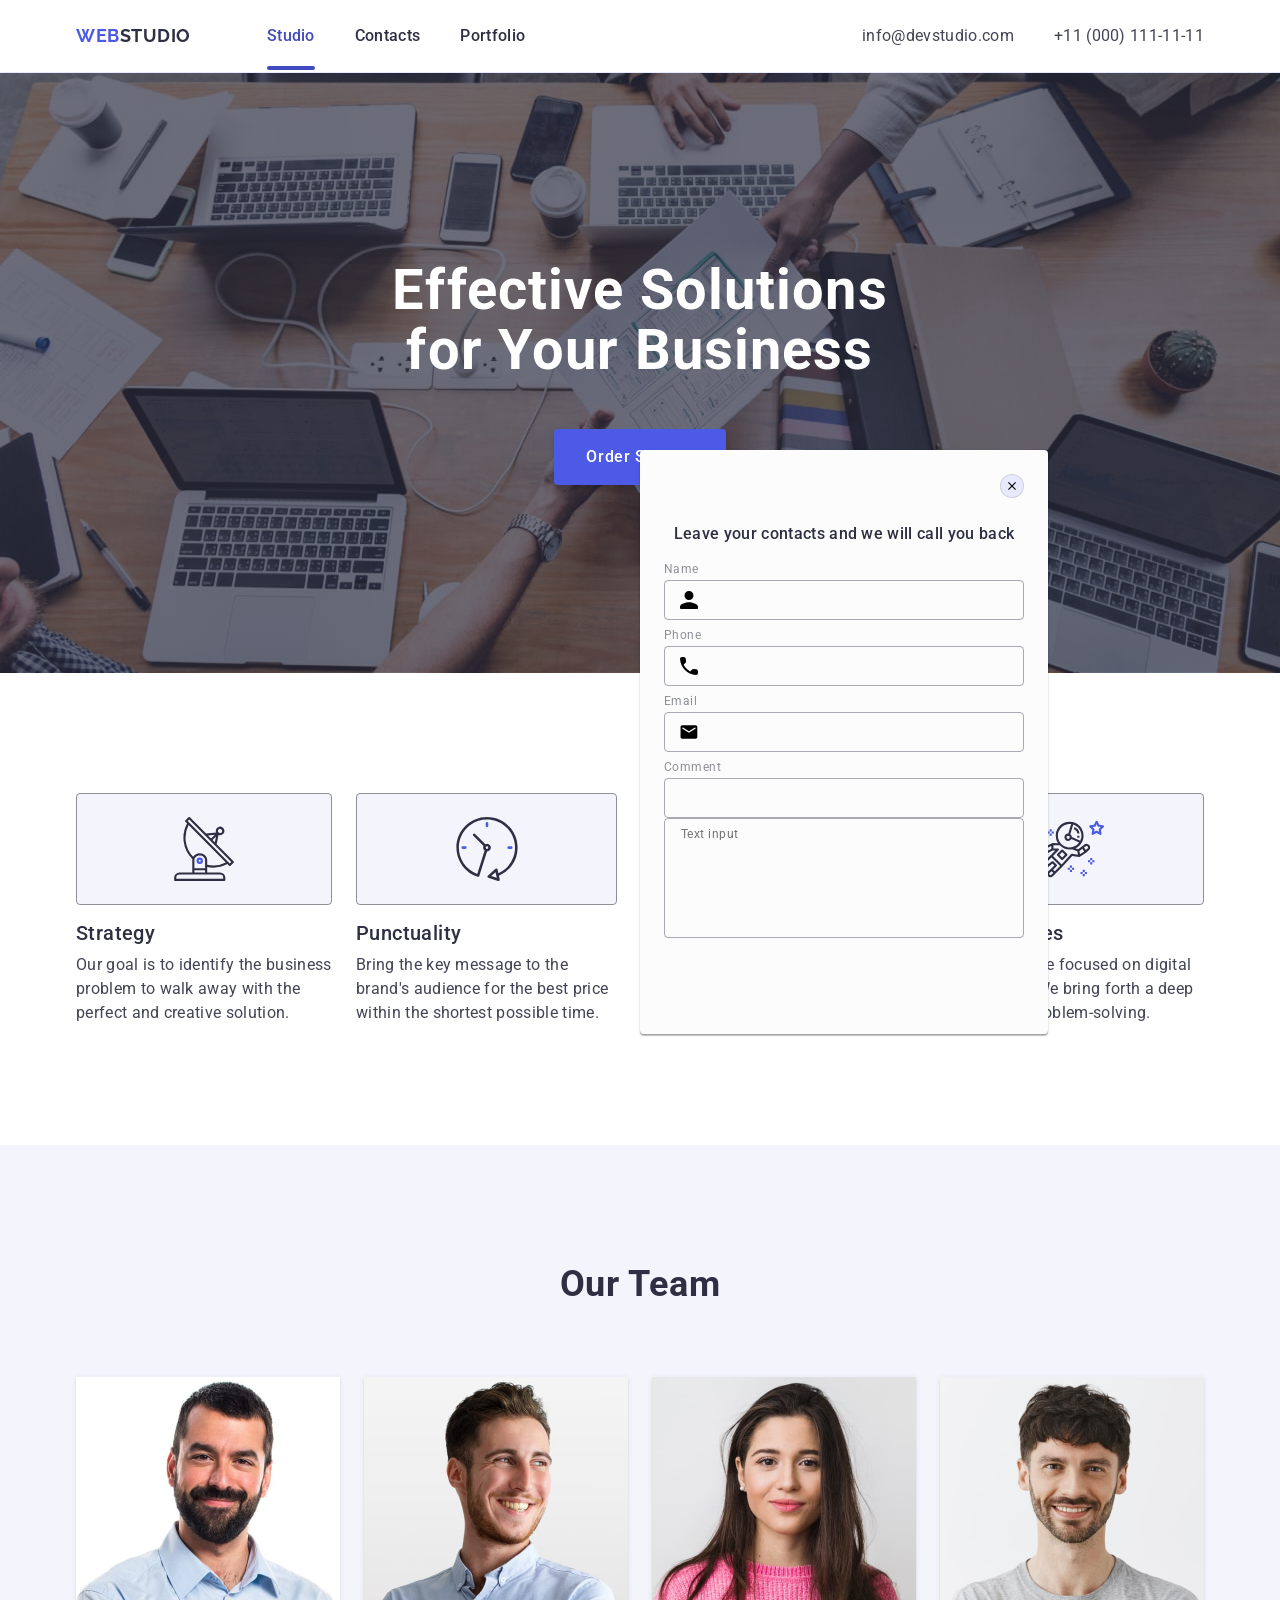
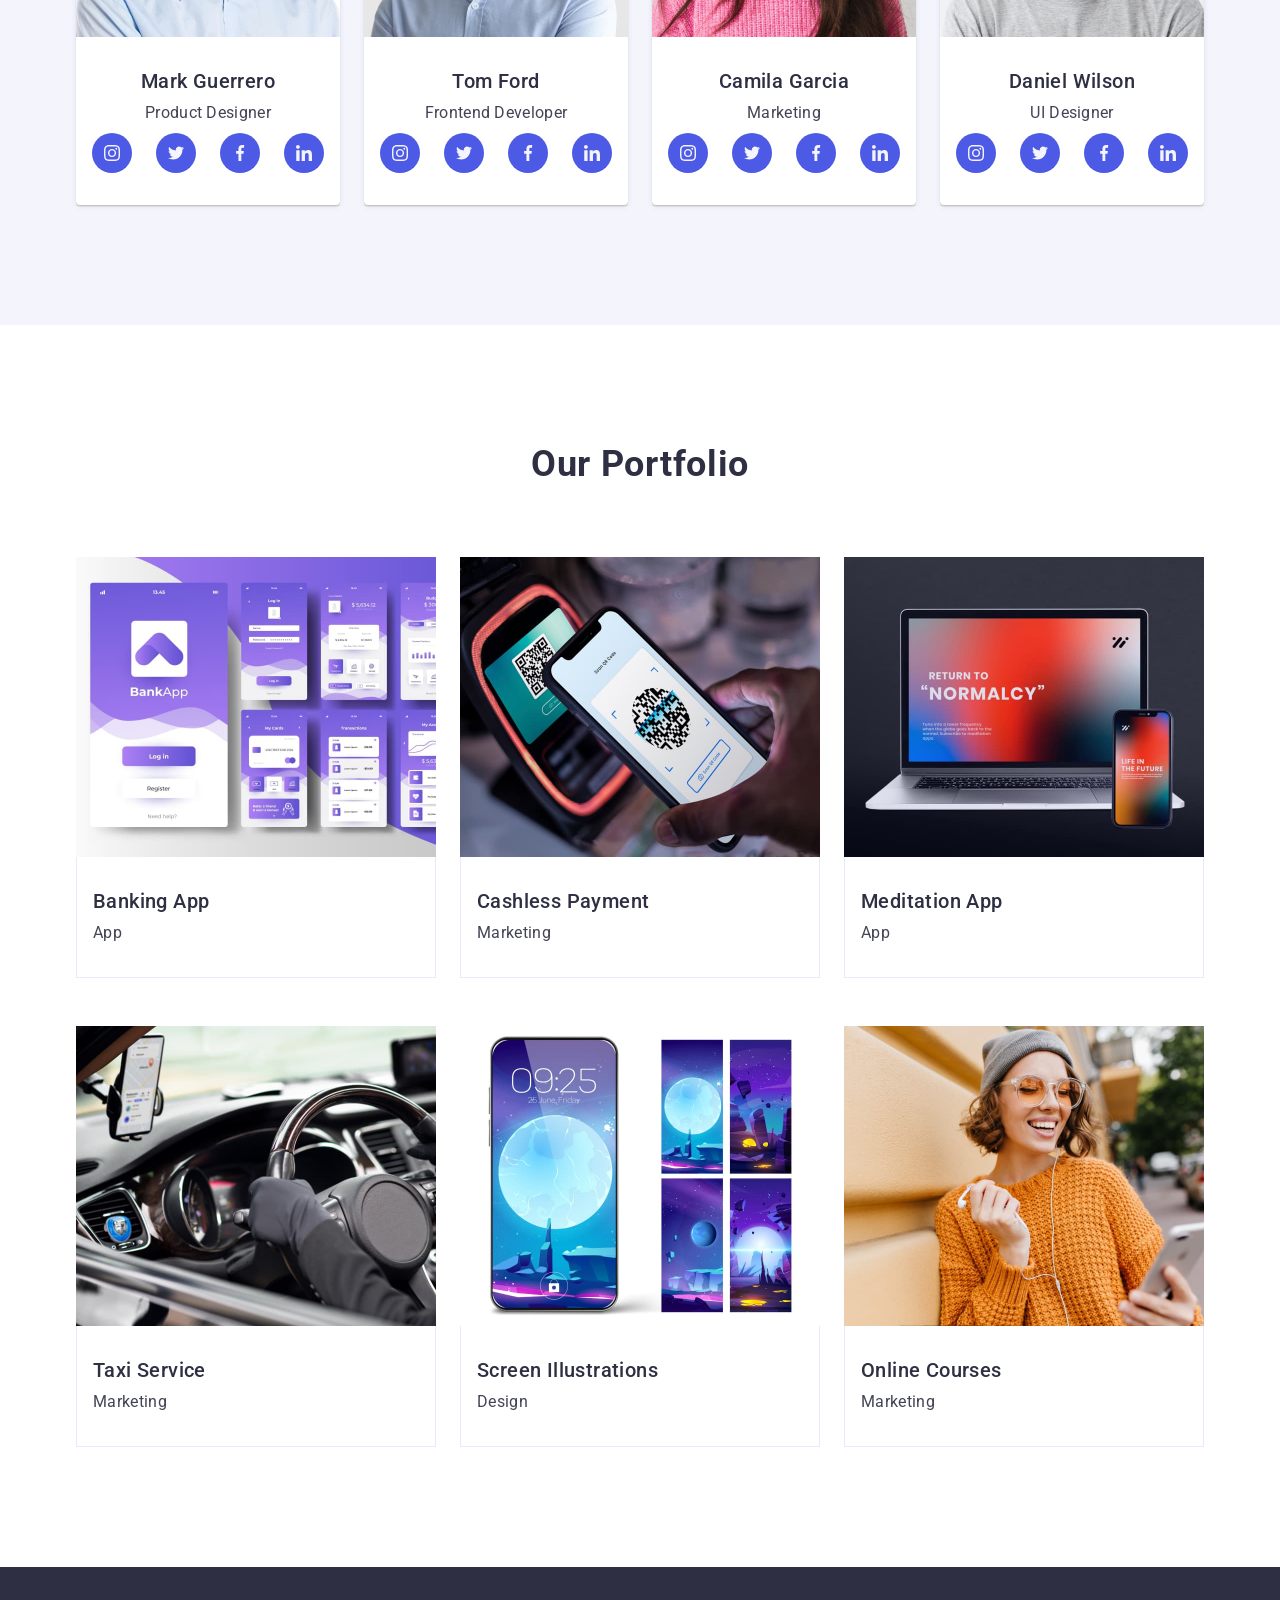
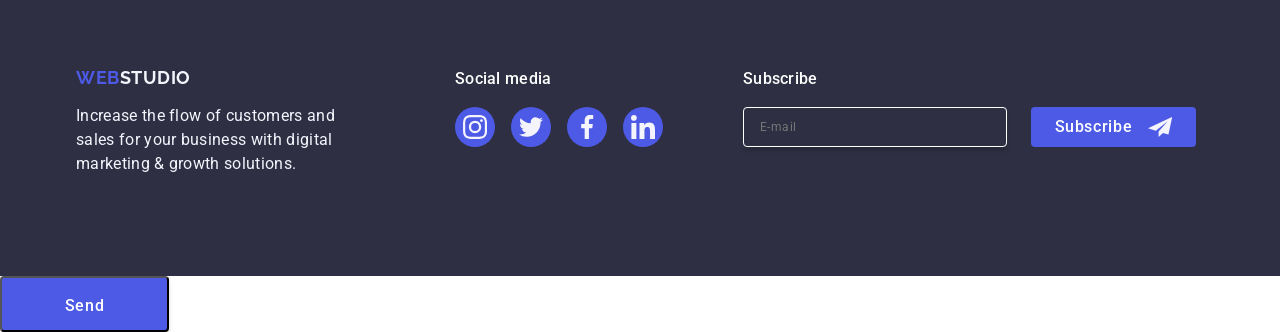
==== index.html @ fed48bab "update" ====
<!DOCTYPE html>
<html lang="en">
  <head>
    <meta charset="UTF-8" />
    <link rel="preconnect" href="https://fonts.googleapis.com" />
    <link rel="preconnect" href="https://fonts.gstatic.com" crossorigin />
    <link
      href="https://fonts.googleapis.com/css2?family=Roboto:wght@400;500;700&display=swap"
      rel="stylesheet"
    />
    <link rel="preconnect" href="https://fonts.googleapis.com" />
    <link rel="preconnect" href="https://fonts.gstatic.com" crossorigin />
    <link
      href="https://fonts.googleapis.com/css2?family=Raleway:ital,wght@0,100..900;1,100..900&family=Roboto:wght@400;500;700&display=swap"
      rel="stylesheet"
    />
    <meta name="viewport" content="width=device-width, initial-scale=1.0" />
    <title>Document</title>
    <link
      rel="stylesheet"
      href="https://cdnjs.cloudflare.com/ajax/libs/modern-normalize/2.0.0/modern-normalize.min.css"
      integrity="sha512-4xo8blKMVCiXpTaLzQSLSw3KFOVPWhm/TRtuPVc4WG6kUgjH6J03IBuG7JZPkcWMxJ5huwaBpOpnwYElP/m6wg=="
      crossorigin="anonymous"
      referrerpolicy="no-referrer"
    />
    <link rel="stylesheet" href="./css/styles.css" />
  </head>
  <body>
    <!-- HEADER -->
    <header class="page-header">
      <div class="container header-container">
        <nav class="nav">
          <a href="./index.html" class="logo"
            >Web<span class="logo-name">Studio</span></a
          >
          <ul class="menu">
            <li class="menu-item">
              <a href="./index.html" class="menu-link current" target="_blank"
                >Studio</a
              >
            </li>
            <li class="menu-item">
              <a href="" class="menu-link" target="_blank">Contacts</a>
            </li>
            <li class="menu-item">
              <a href="" class="menu-link" target="_blank">Portfolio</a>
            </li>
          </ul>
        </nav>
        <address class="address">
          <ul class="address-list">
            <li class="address-item">
              <a href="mailto:info@devstudio.com" class="address-link"
                >info@devstudio.com</a
              >
            </li>
            <li class="address-item">
              <a class="address-link" href="tel:+110001111111"
                >+11 (000) 111-11-11</a
              >
            </li>
          </ul>
        </address>
      </div>
    </header>
    <!-- HERO -->
    <main>
      <section class="hero">
        <div class="container">
          <h1 class="title-hero">Effective Solutions for Your Business</h1>
          <button class="button-hero" type="button">Order Service</button>
        </div>
      </section>

      <!-- VALUES -->
      <section class="values">
        <div class="container">
          <h2 hidden class="visually-hidden">Values</h2>
          <ul class="values-menu">
            <li class="values-item">
              <div class="values-group">
                <svg class="icon-v" width="64" height="64">
                  <use href="./images/icons.svg#icon-Group"></use>
                </svg>
              </div>
              <h3 class="values-title">Strategy</h3>
              <p class="values-text">
                Our goal is to identify the business problem to walk away with
                the perfect and creative solution.
              </p>
            </li>
            <li class="values-item">
              <div class="values-group">
                <svg class="icon-v" width="64" height="64">
                  <use href="./images/icons.svg#icon-clock-1"></use>
                </svg>
              </div>
              <h3 class="values-title">Punctuality</h3>
              <p class="values-text">
                Bring the key message to the brand's audience for the best price
                within the shortest possible time.
              </p>
            </li>
            <li class="values-item">
              <div class="values-group">
                <svg class="icon-v" width="64" height="64">
                  <use href="./images/icons.svg#icon-diagram-1"></use>
                </svg>
              </div>
              <h3 class="values-title">Diligence</h3>
              <p class="values-text">
                Research and confirm brands that present the strongest digital
                growth opportunities and minimize risk.
              </p>
            </li>
            <li class="values-item">
              <div class="values-group">
                <svg class="icon-v" width="64" height="64">
                  <use href="./images/icons.svg#icon-astronaut-1"></use>
                </svg>
              </div>
              <h3 class="values-title">Technologies</h3>
              <p class="values-text">
                Design practice focused on digital experiences. We bring forth a
                deep passion for problem-solving.
              </p>
            </li>
          </ul>
        </div>
      </section>
      <!-- OUR TEAM -->
      <section class="team section">
        <div class="container">
          <h2 class="title-team">Our Team</h2>
          <ul class="team-list">
            <li class="team-item">
              <img
                class="team-img"
                src="./images/Mark.jpg"
                alt="Mark photo"
                width="264"
                height="260"
              />
              <div class="team-np">
                <h3 class="team-name">Mark Guerrero</h3>
                <p class="team-position">Product Designer</p>
                <ul class="soc-list">
                  <li class="soc-list-item">
                    <a href="" class="soc-list-link">
                      <svg class="soc-list-icon" width="16" height="16">
                        <use href="./images/icons.svg#icon-instagram-2"></use>
                      </svg>
                    </a>
                  </li>
                  <li class="soc-list-item">
                    <a href="" class="soc-list-link">
                      <svg class="soc-list-icon" width="16" height="16">
                        <use href="./images/icons.svg#icon-twitter-1"></use>
                      </svg>
                    </a>
                  </li>
                  <li class="soc-list-item">
                    <a href="" class="soc-list-link">
                      <svg class="soc-list-icon" width="16" height="16">
                        <use href="./images/icons.svg#icon-facebook-1"></use>
                      </svg>
                    </a>
                  </li>
                  <li class="soc-list-item">
                    <a href="" class="soc-list-link">
                      <svg class="soc-list-icon" width="16" height="16">
                        <use href="./images/icons.svg#icon-linkedin-1"></use>
                      </svg>
                    </a>
                  </li>
                </ul>
              </div>
            </li>
            <li class="team-item">
              <img
                class="team-img"
                src="./images/Tom.jpg"
                alt="Tom photo"
                width="264"
                height="260"
              />
              <div class="team-np">
                <h3 class="team-name">Tom Ford</h3>
                <p class="team-position">Frontend Developer</p>
                <ul class="soc-list">
                  <li class="soc-list-item">
                    <a href="" class="soc-list-link">
                      <svg class="soc-list-icon" width="16" height="16">
                        <use href="./images/icons.svg#icon-instagram-2"></use>
                      </svg>
                    </a>
                  </li>
                  <li class="soc-list-item">
                    <a href="" class="soc-list-link">
                      <svg class="soc-list-icon" width="16" height="16">
                        <use href="./images/icons.svg#icon-twitter-1"></use>
                      </svg>
                    </a>
                  </li>
                  <li class="soc-list-item">
                    <a href="" class="soc-list-link">
                      <svg class="soc-list-icon" width="16" height="16">
                        <use href="./images/icons.svg#icon-facebook-1"></use>
                      </svg>
                    </a>
                  </li>
                  <li class="soc-list-item">
                    <a href="" class="soc-list-link">
                      <svg class="soc-list-icon" width="16" height="16">
                        <use href="./images/icons.svg#icon-linkedin-1"></use>
                      </svg>
                    </a>
                  </li>
                </ul>
              </div>
            </li>

            <li class="team-item">
              <img
                class="team-img"
                src="./images/Camila.jpg"
                alt="Camila photo"
                width="264"
                height="260"
              />
              <div class="team-np">
                <h3 class="team-name">Camila Garcia</h3>
                <p class="team-position">Marketing</p>
                <ul class="soc-list">
                  <li class="soc-list-item">
                    <a href="" class="soc-list-link">
                      <svg class="soc-list-icon" width="16" height="16">
                        <use href="./images/icons.svg#icon-instagram-2"></use>
                      </svg>
                    </a>
                  </li>
                  <li class="soc-list-item">
                    <a href="" class="soc-list-link">
                      <svg class="soc-list-icon" width="16" height="16">
                        <use href="./images/icons.svg#icon-twitter-1"></use>
                      </svg>
                    </a>
                  </li>
                  <li class="soc-list-item">
                    <a href="" class="soc-list-link">
                      <svg class="soc-list-icon" width="16" height="16">
                        <use href="./images/icons.svg#icon-facebook-1"></use>
                      </svg>
                    </a>
                  </li>
                  <li class="soc-list-item">
                    <a href="" class="soc-list-link">
                      <svg class="soc-list-icon" width="16" height="16">
                        <use href="./images/icons.svg#icon-linkedin-1"></use>
                      </svg>
                    </a>
                  </li>
                </ul>
              </div>
            </li>
            <li class="team-item">
              <img
                class="team-img"
                src="./images/Daniel.jpg"
                alt="Daniel photo"
                width="264"
                height="260"
              />
              <div class="team-np">
                <h3 class="team-name">Daniel Wilson</h3>
                <p class="team-position">UI Designer</p>
                <ul class="soc-list">
                  <li class="soc-list-item">
                    <a href="" class="soc-list-link">
                      <svg class="soc-list-icon" width="16" height="16">
                        <use href="./images/icons.svg#icon-instagram-2"></use>
                      </svg>
                    </a>
                  </li>
                  <li class="soc-list-item">
                    <a href="" class="soc-list-link">
                      <svg class="soc-list-icon" width="16" height="16">
                        <use href="./images/icons.svg#icon-twitter-1"></use>
                      </svg>
                    </a>
                  </li>
                  <li class="soc-list-item">
                    <a href="" class="soc-list-link">
                      <svg class="soc-list-icon" width="16" height="16">
                        <use href="./images/icons.svg#icon-facebook-1"></use>
                      </svg>
                    </a>
                  </li>
                  <li class="soc-list-item">
                    <a href="" class="soc-list-link">
                      <svg class="soc-list-icon" width="16" height="16">
                        <use href="./images/icons.svg#icon-linkedin-1"></use>
                      </svg>
                    </a>
                  </li>
                </ul>
              </div>
            </li>
          </ul>
        </div>
      </section>
      <!-- OUR PORTFOLIO -->
      <section class="partfolio section">
        <div class="container">
          <h2 class="portfolio-title">Our Portfolio</h2>
          <ul class="portfolio-list">
            <li class="portfolio-item">
              <div class="overlay-size">
                <img src="./images/Bank.jpg" alt="Banking App" width="360" />
                <p class="overlay">
                  14 Stylish and User-Friendly App Design Concepts · Task
                  Manager App · Calorie Tracker App · Exotic Fruit Ecommerce App
                  · Cloud Storage App
                </p>
              </div>
              <div class="portfolio-st">
                <h3 class="portfolio-subtitle">Banking App</h3>
                <p class="portfolio-text">App</p>
              </div>
            </li>
            <li class="portfolio-item">
              <div class="overlay-size">
                <img src="./images/Cash.jpg" alt="Mobile phone" width="360" />
                <p class="overlay">
                  14 Stylish and User-Friendly App Design Concepts · Task
                  Manager App · Calorie Tracker App · Exotic Fruit Ecommerce App
                  · Cloud Storage App
                </p>
              </div>
              <div class="portfolio-st">
                <h3 class="portfolio-subtitle">Cashless Payment</h3>
                <p class="portfolio-text">Marketing</p>
              </div>
            </li>

            <li class="portfolio-item">
              <div class="overlay-size">
                <img src="./images/Meditation.jpg" alt="Laptop" width="360" />
                <p class="overlay">
                  14 Stylish and User-Friendly App Design Concepts · Task
                  Manager App · Calorie Tracker App · Exotic Fruit Ecommerce App
                  · Cloud Storage App
                </p>
              </div>
              <div class="portfolio-st">
                <h3 class="portfolio-subtitle">Meditation App</h3>
                <p class="portfolio-text">App</p>
              </div>
            </li>

            <li class="portfolio-item">
              <div class="overlay-size">
                <img src="./images/Taxi.jpg" alt="Car" width="360" />
                <p class="overlay">
                  14 Stylish and User-Friendly App Design Concepts · Task
                  Manager App · Calorie Tracker App · Exotic Fruit Ecommerce App
                  · Cloud Storage App
                </p>
              </div>
              <div class="portfolio-st">
                <h3 class="portfolio-subtitle">Taxi Service</h3>
                <p class="portfolio-text">Marketing</p>
              </div>
            </li>
            <li class="portfolio-item">
              <div class="overlay-size">
                <img
                  src="./images/Screen.jpg"
                  alt="Devided screen"
                  width="360"
                />
                <p class="overlay">
                  14 Stylish and User-Friendly App Design Concepts · Task
                  Manager App · Calorie Tracker App · Exotic Fruit Ecommerce App
                  · Cloud Storage App
                </p>
              </div>
              <div class="portfolio-st">
                <h3 class="portfolio-subtitle">Screen Illustrations</h3>
                <p class="portfolio-text">Design</p>
              </div>
            </li>
            <li class="portfolio-item">
              <div class="overlay-size">
                <img src="./images/Courses.jpg" alt="Girl" width="360" />
                <p class="overlay">
                  14 Stylish and User-Friendly App Design Concepts · Task
                  Manager App · Calorie Tracker App · Exotic Fruit Ecommerce App
                  · Cloud Storage App
                </p>
              </div>
              <div class="portfolio-st">
                <h3 class="portfolio-subtitle">Online Courses</h3>
                <p class="portfolio-text">Marketing</p>
              </div>
            </li>
          </ul>
        </div>
      </section>
    </main>
    <!-- FOOTER -->
    <footer class="footer">
      <div class="soc-foot-general container">
        <div class="soc-foot-item">
          <a href="./index.html" class="logo-down"
            >Web<span class="logo-footer">Studio</span></a
          >
          <p class="footer-text">
            Increase the flow of customers and <br />
            sales for your business with digital<br />
            marketing & growth solutions.
          </p>
        </div>
        <div class="soc-foot-soc">
          <p class="soc-footer">Social media</p>
          <ul class="soc-list-foot">
            <li class="soc-list-item">
              <a href="" class="soc-list-link-f">
                <svg class="soc-list-icon" width="24" height="24">
                  <use href="./images/icons.svg#icon-instagram-2"></use>
                </svg>
              </a>
            </li>
            <li class="soc-list-item">
              <a href="" class="soc-list-link-f">
                <svg class="soc-list-icon" width="24" height="24">
                  <use href="./images/icons.svg#icon-twitter-1"></use>
                </svg>
              </a>
            </li>
            <li class="soc-list-item">
              <a href="" class="soc-list-link-f">
                <svg class="soc-list-icon" width="24" height="24">
                  <use href="./images/icons.svg#icon-facebook-1"></use>
                </svg>
              </a>
            </li>
            <li class="soc-list-item">
              <a href="" class="soc-list-link-f">
                <svg class="soc-list-icon" width="24" height="24">
                  <use href="./images/icons.svg#icon-linkedin-1"></use>
                </svg>
              </a>
            </li>
          </ul>
        </div>
        <div class="fot-subscribe">
          <p class="soc-footer">Subscribe</p>
          <form class="fot-form">
            <label class="fot-lab"
              ><input
                class="fot-mail"
                type="email"
                name="mail"
                placeholder="E-mail"
            /></label>
            <button class="btn-s" type="submit">
              Subscribe<svg class="soc-list-icon-fot" width="24" height="24">
                <use href="./images/icons.svg#telegram"></use>
              </svg>
            </button>
          </form>
        </div>
      </div>
    </footer>
    <!-- ======================== OVERLAY===================================== -->
    <div class="modal-overlay">
      <div class="modal">
        <button class="btn-close" type="button">
          <svg class="btn-close-img" width="8" height="8">
            <use href="./images/icons.svg#icon-x"></use>
          </svg>
        </button>
        <p class="modal-title">Leave your contacts and we will call you back</p>
        <form class="modal-form" name="modal-box">
          <div class="modal-item">
            <label class="modal-line" for="user-name">Name</label>
            <div class="name-ic">
              <input
                class="modal-n"
                type="text"
                name="user-name"
                id="user-name"
              /><svg class="icon-modal" width="18" height="24">
                <use href="./images/icons.svg#icon-name"></use>
              </svg>
            </div>
          </div>
          <div class="modal-item">
            <label class="modal-line" for="user-name">Phone</label>
            <div class="name-ic">
              <input
                class="modal-n"
                type="text"
                name="user-name"
                id="user-name"
              /><svg class="icon-modal" width="18" height="24">
                <use href="./images/icons.svg#icon-tel"></use>
              </svg>
            </div>
          </div>
          <div class="modal-item">
            <label class="modal-line" for="user-name">Email</label>
            <div class="name-ic">
              <input
                class="modal-n"
                type="text"
                name="user-name"
                id="user-name"
              /><svg class="icon-modal" width="18" height="24">
                <use href="./images/icons.svg#icon-email"></use>
              </svg>
            </div>
            </div>
            <div class="modal-item-com">
              <label class="modal-line" for="user-comment">Comment</label>
                <input
                  class="modal-n"
                  type="text"
                  name="user-name"
                  id="user-name"/>
            <textarea class="comment" id="user-comment" name="user-comment" placeholder="Text input"></textarea>
              </div>
              <div>
                <label></label>
              </div>
            </div>
          </div>
        </form>
        <button class="btn-modal" type="button">Send</button>
      </div>
    </div>
  </body>
</html>
---- css/styles.css ----
body {
  font-family: "Roboto", sans-serif;
  color: #434455;
  background-color: #ffffff;
}
h1,
h2,
h3,
h4,
h5,
h6,
p {
  margin: 0;
}

ol,
ul {
  list-style: none;
  margin: 0;
  padding-left: 0;
}
img {
  display: block;
  max-width: 100%;
   height: auto;
}
a {
  text-decoration: none;
}
.section {
  padding-top: 120px;
  padding-bottom: 120px;
}
/* ------------------------------------------------------
======================================================= */
/* HEADER */

.container {
  max-width: 1158px;
  padding: 0 15px;
  margin: 0 auto;
}

.menu {
  display: flex;
  align-items: center;
}
.header-container {
  display: flex;
  justify-content: space-between;
  align-items: center;
}
.nav {
  display: flex;
  align-items: center;
}

.page-header {
   border-bottom: 1px solid #e7e9fc;
   box-shadow: 0 1px 6px 0 rgba(46, 47, 66, 0.08), 0 1px 1px 0 rgba(46, 47, 66, 0.16), 0 2px 1px 0 rgba(46, 47, 66, 0.08);
}

.logo {
  font-family: "Raleway", sans-serif;
  font-size: 18px;
  font-weight: 700;
  line-height: 1.17;
  letter-spacing: 0.03em;
  text-transform: uppercase;
  color: #4d5ae5;
  margin-right: 76px;
}

.logo-name {
  font-family: "Raleway", sans-serif;
  font-size: 18px;
  font-weight: 700;
  line-height: 1.333;
  letter-spacing: 0.03em;
  text-transform: uppercase;
  color: #2e2f42;
}
.menu-item{
    padding-bottom: 24px;
      padding-top: 24px;
   
}
.menu-link {
  font-size: 16px;
  font-weight: 500;
  line-height: 1.5;
  letter-spacing: 0.02em;
  color: #2e2f42;
  padding-top: 24px;
  padding-bottom: 24px;
  transition: color 250ms cubic-bezier(0.4, 0, 0.2, 1);
   
   
}
.menu-item:not(:last-child) {
  margin-right: 40px;
}
.current{
position: relative;
color: #404bbf;
}

.current::after{
   position: absolute;
  content: '';
  border-radius: 2px;
width: 100%;
height: 4px;
background-color: #404bbf;
left: 0;
bottom: -1px;
}

.menu-item .menu-link:focus,
.menu-item .menu-link:hover {
  color: #404bbf;
  transition: color 250ms cubic-bezier(0.4, 0, 0.2, 1);
}

.menu-item .menu-link:active {
  color: #404bbf;
  text-decoration: underline;
}

.address {
  font-style: normal;
}
.address-list {
  display: flex;
  gap: 40px;
}
.address-link {
  font-size: 16px;
  font-weight: 400;
  line-height: 1.5;
  letter-spacing: 0.02em;
  color: #434455;
  transition: color 250ms cubic-bezier(0.4, 0, 0.2, 1);
}



.address-link:hover,
.address-link:focus {
  color: #404bbf;
  transition: color 250ms cubic-bezier(0.4, 0, 0.2, 1);
}

/* HERO */
.hero {
   
  background-image: linear-gradient(rgba(46, 47, 66, 0.7),rgba(46, 47, 66, 0.7)), url(../images/people-office.jpg);
  background-size: cover;
  background-repeat: no-repeat; 
  background-position: center; 
  background-color: #2e2f42;
  padding: 188px 0;
  max-width: 1440px;
  margin: 0 auto;
}



.title-hero {
  font-size: 56px;
  font-weight: 700;
  line-height: 1.07;
  letter-spacing: 0.02em;
  text-align: center;
  color: #fff;
  max-width: 496px;
  margin: 0 auto;
  margin-bottom: 48px;
  
}

.button-hero {
  display: block;
  font-size: 16px;
  font-weight: 500;
  line-height: 1.5;
  letter-spacing: 0.04em;
  background-color: #4d5ae5;
  color: #fff;
  cursor: pointer;
  padding: 16px 32px;
  margin: 0 auto;
  height: 56px;
  min-width: 169px;
  border: none;
  border-radius: 4px;
  box-shadow: 0 4px 4px 0 rgba(0, 0, 0, 0.15);
  transition: background-color 250ms cubic-bezier(0.4, 0, 0.2, 1);
}

.button-hero:focus,
.button-hero:hover {
  background-color: #404bbf;
  }

/* VALUES */

.visually-hidden {
  position: absolute;
  width: 1px;
  height: 1px;
  margin: -1px;
  border: 0;
  padding: 0;
  white-space: nowrap;
  clip-path: inset(100%);
  clip: rect(0 0 0 0);
  overflow: hidden;}

.values {
  background-color: #ffffff;
  padding-top: 120px;
  padding-bottom: 120px;
}
.values-title {
  font-size: 20px;
  font-weight: 500;
  line-height: 1.2;
  letter-spacing: 0.02em;
  color: #2e2f42;
  margin-bottom: 8px;
  padding-top: 8px;
}
.values-menu{
display: flex;
gap: 24px;
}

.values-group{
 display: flex;
 align-items: center; 
 justify-content: center;
 height: 112px;
 background-color: #f4f4fd; 
 border-radius: 4px; 
 border: 1px solid #8e8f99;
 margin-bottom: 8px;

}
.values-item {
flex-basis: calc((100%-3*24)/4);
    
}

.values-text {
  font-size: 16px;
  font-weight: 400;
  line-height: 1.5;
  letter-spacing: 0.02em;
  color: #434455;
}

/* OUR TEAM */
.team {
  background-color: #f4f4fd;
}
.team-item {
  background-color: #ffffff;
 flex-basis: calc((100% - 3 * 24px) / 4);
 border-radius: 0px 0px 4px 4px;
 box-shadow: 0 2px 1px 0 rgba(46, 47, 66, 0.08), 0 1px 1px 0 rgba(46, 47, 66, 0.16), 0 1px 6px 0 rgba(46, 47, 66, 0.08);
 }


.title-team {
  font-size: 36px;
  line-height: 1.11;a
  font-weight: 700;
  letter-spacing: 0.02em;
  text-transform: capitalize;
  text-align: center;
  color: #2e2f42;
  margin-bottom: 72px;
}
.team-list {
  display: flex;
  flex-wrap: wrap;
  background-color: #f4f4fd;
  gap: 24px;
  
  border-radius: 0 0 4px 4px;
    
}
.team-np{
  padding: 32px 0;
}
.team-name {
  font-size: 20px;
  font-weight: 500;
  line-height: 1.2;
  letter-spacing: 0.02em;
  text-align: center;
  color: #2e2f42;
  margin-bottom: 8px;
 
}
.team-position {
  font-size: 16px;
  font-weight: 400;
  line-height: 1.5;
  letter-spacing: 0.02em;
  text-align: center;
  color: #434455;
  margin-bottom: 8px;
 
}

.soc-list {
  display: flex;
  justify-content: center;
  gap: 24px;
}

.soc-list-link {
  display: flex;
 justify-content:center;
 align-items: center;
  width: 40px;
  height: 40px;
  border-radius: 50%;
  background-color:#4d5ae5;
  
}

.soc-list-link:hover,
.soc-list-link:focus{
  background-color:#404bbf;
  transition: background-color 250ms cubic-bezier(0.4, 0, 0.2, 1);
}
.soc-list-icon{
fill: #f4f4fd;
}


/* OUR PORTFOLIO */
.partfolio {
  background-color: #ffffff;
}
.portfolio-item {
   flex-basis: calc((100% - 2 * 24px) / 3);
   transition: box-shadow 250ms cubic-bezier(0.4, 0, 0.2, 1);
}

.portfolio-item:hover .overlay{
  transform: translate(0,0);
 
}
.portfolio-st {
  padding: 32px 16px;
  border: 1px solid #e7e9fc;
  border-top: none;
}
.portfolio-title {
  font-size: 36px;
  font-weight: 700;
  line-height: 1.11;
  letter-spacing: 0.02em;
  text-transform: capitalize;
  text-align: center;
  color: #2e2f42;
  margin-bottom: 72px;
}
.portfolio-list {
  display: flex;
  flex-wrap: wrap;
  column-gap: 24px;
  row-gap: 48px;
}

.portfolio-item:hover,
.portfolio-item:focus{
  box-shadow: 0 2px 1px 0 rgba(46, 47, 66, 0.08), 0 1px 1px 0 rgba(46, 47, 66, 0.16), 0 1px 6px 0 rgba(46, 47, 66, 0.08);
transition: color 250ms cubic-bezier(0.4, 0, 0.2, 1);
}
.portfolio-subtitle {
  font-size: 20px;
  font-weight: 500;
  line-height: 1.2;
  letter-spacing: 0.02em;
  color: #2e2f42;
  margin-bottom: 8px;
}

.portfolio-text {
  font-size: 16px;
  font-weight: 400;
  line-height: 1.5;
  letter-spacing: 0.02em;
  color: #434455;
}
.overlay{
width: 100%;
height: 100%;
font-weight: 400;
 font-size:16px;
 line-height: 1.5;
letter-spacing: 0.02em;
color: #f4f4fd;
background-color: #4d5ae5;
padding: 40px 32px;
position: absolute;
left: 0;
top: 0;
transform: translate(0, 100%);
transition: transform 250ms cubic-bezier(0.4, 0, 0.2, 1);

}
.overlay-size{
position: relative;
overflow:hidden;
}

/* FOOTER ====================================*/
.footer{
  background-color: #2e2f42;
  padding: 100px 0;
   
}
.soc-foot-general{
  display: flex;
  align-items: baseline;
}

.soc-foot-item{
margin-right: 120px;
 }

.logo-down{
  font-family: "Raleway", sans-serif;
  font-size: 18px;
  font-weight: 700;
  line-height: 1.17;
  letter-spacing: 0.03em;
  text-transform: uppercase;
  color: #4d5ae5;
  margin-right: 76px;
  display: inline-block;
  margin-bottom: 16px;
}
.logo-footer {
  font-family: "Raleway", sans-serif;
  font-size: 18px;
  font-weight: 700;
  line-height: 1.17;
  letter-spacing: 0.03em;
  text-transform: uppercase;
  color: #f4f4fd;
  
}
.footer-text {
  font-size: 16px;
  font-weight: 400;
  line-height: 1.5;
  letter-spacing: 0.02em;
  color: #f4f4fd;
}

.soc-footer {

  margin-bottom: 16px; 
  font-size: 16px;
  font-weight: 500;
   line-height: 1.5;
 letter-spacing: 0.02em;
color: #fff;
}


.soc-list-foot {
  display: flex;
  align-items:center;
  gap: 16px;
  
  
}
.soc-list-link-f {
  display: flex;
 justify-content:center;
 align-items: center;
  width: 40px;
  height: 40px;
  border-radius: 50%;
  background-color:#4d5ae5;
  
}
.soc-list-link-f:hover,
.soc-list-link-f:focus{
  background-color: #31d0aa;
  transition: background-color 250ms cubic-bezier(0.4, 0, 0.2, 1);
}

.btn-s {
  display: flex;
  justify-content: center;
  align-items: center;
  background-color: #4d5ae5;
font-size:16px;
font-weight: 500;
line-height: 1.5;
letter-spacing: 0.04em;
text-align: center;
color: #fff;
border-radius: 4px;
min-width: 165px;
height: 40px;
padding-top: 8px;
padding-bottom: 8px;
cursor: pointer;
border: none;
}

.soc-list-icon-fot{
  fill: #f4f4fd;
  margin-left: 16px;

}
.fot-subscribe {
    margin-left: 80px;
}
.fot-form{
  display: flex;
  gap: 24px;
}
.fot-mail {
  
font-weight: 400;
font-size: 12px;
line-height: 2; 
letter-spacing: 0.04em;
color: #fff;
  padding-left: 16px;
   background-color: transparent;
  border: 1px solid #fff;
border-radius: 4px;
width: 264px;
height: 40px;
box-shadow: 0 4px 4px 0 rgba(0, 0, 0, 0.15);
}

/* ======== MODAL======== */

.modal-overlay{
/* position: fixed; */
top: 0;
left: 0;
width: 100%;
height: 100%;
background-color: rgba(46, 47, 66, 0.4);
transition: opacity 250ms cubic-bezier(0.4, 0, 0.2, 1), visibility 250ms cubic-bezier(0.4, 0, 0.2, 1); 
}

.hero.is-open{
  opacity: 1;
  pointer-events: auto;

}
.modal {
  position:absolute;
  background-color: #fcfcfc;
  border-radius: 4px;
width: 408px;
min-height: 584px;
box-shadow: 0 1px 1px 0 rgba(0, 0, 0, 0.14), 0 1px 3px 0 rgba(0, 0, 0, 0.12), 0 2px 1px 0 rgba(0, 0, 0, 0.2);
transition: transform 250ms cubic-bezier(0.4, 0, 0.2, 1);
top:50%;
left:50%;
transform: translate (-50%, -50%);
padding: 72px 24px 24px 24px; 
}
 

.btn-close{
  display: flex;
  justify-content: center;
  align-items: center;
   position: absolute; 
  border-radius: 50%;
   top: 24px; 
   right: 24px;
width: 24px;
height: 24px;
background-color: #e7e9fc;
border: 1px solid rgba(0, 0, 0, 0.1); 
padding: 0;
cursor: pointer;
transition: background-color 250ms cubic-bezier(0.4, 0, 0.2, 1), border 250ms cubic-bezier(0.4, 0, 0.2, 1); 
}

.btn-close:hover,
.btn-close:focus{
  fill: #fff;
  background-color: #404bbf;
  border: none;
}

.btn-modal{
  font-weight: 500;
  font-size: 16px;
  line-height: 1.5;
letter-spacing: 0.04em;
text-align: center;
color: #fff;
  border-radius: 4px;
padding: 16px 32px;
width: 169px;
height: 56px;
box-shadow: 0 4px 4px 0 rgba(0, 0, 0, 0.15);
background: #4d5ae5;
}

.btn-close-img {
  transition: fill 250ms cubic-bezier(0.4, 0, 0.2, 1); 
}

.modal-title{
font-weight: 500;
font-size: 16px;
line-height: 1.5;
letter-spacing: 0.02em;
text-align: center;
color: #2e2f42;
margin-bottom: 16px; 
}

.modal-item{
  margin-bottom: 8px; 
}
.modal-line{
  display: block;
  margin-bottom: 4px; 
  font-weight: 400;
  font-size: 12px;
  line-height: 1.17;
letter-spacing: 0.04em;
color: #8e8f99;
}

.name-ic{
  position: relative;
}

.modal-n{
  width: 100%;
  border: 1px solid #4d5ae5;
border-radius: 4px;
height: 40px;
background-color: transparent; 
padding-left: 38px; 
outline: transparent; 
 transition: border-color 250ms cubic-bezier(0.4, 0, 0.2, 1);
border: 1px solid rgba(46, 47, 66, 0.4); 
}

.modal-n:focus{
  border-color: #4D5AE5; 
  
}
.icon-modal {
  position: absolute;
  left: 16px;
  top: 50%; 
  transform: translateY(-50%); 
  transition: fill 250ms cubic-bezier(0.4, 0, 0.2, 1);

}

.icon-modal:focus{
  fill: #4D5AE5; 
}
.modal-item-com {
  margin-bottom: 16px;
}

.comment{
  width: 100%; 
   height: 120px; 
   font-size: 12px;
   line-height: 1.17; 
   letter-spacing: 0.04em;
   color: rgba(46, 47, 66, 0.4); 
   border: 1px solid rgba(46, 47, 66, 0.4);
   border-radius: 4px; 
   background-color: transparent; 
   padding: 8px 16px; 
    outline: transparent; 
    resize: none; 
    transition: border-color 250ms cubic-bezier(0.4, 0, 0.2, 1);
}

.comment:focus{
  border-color: #4D5AE5; 
}
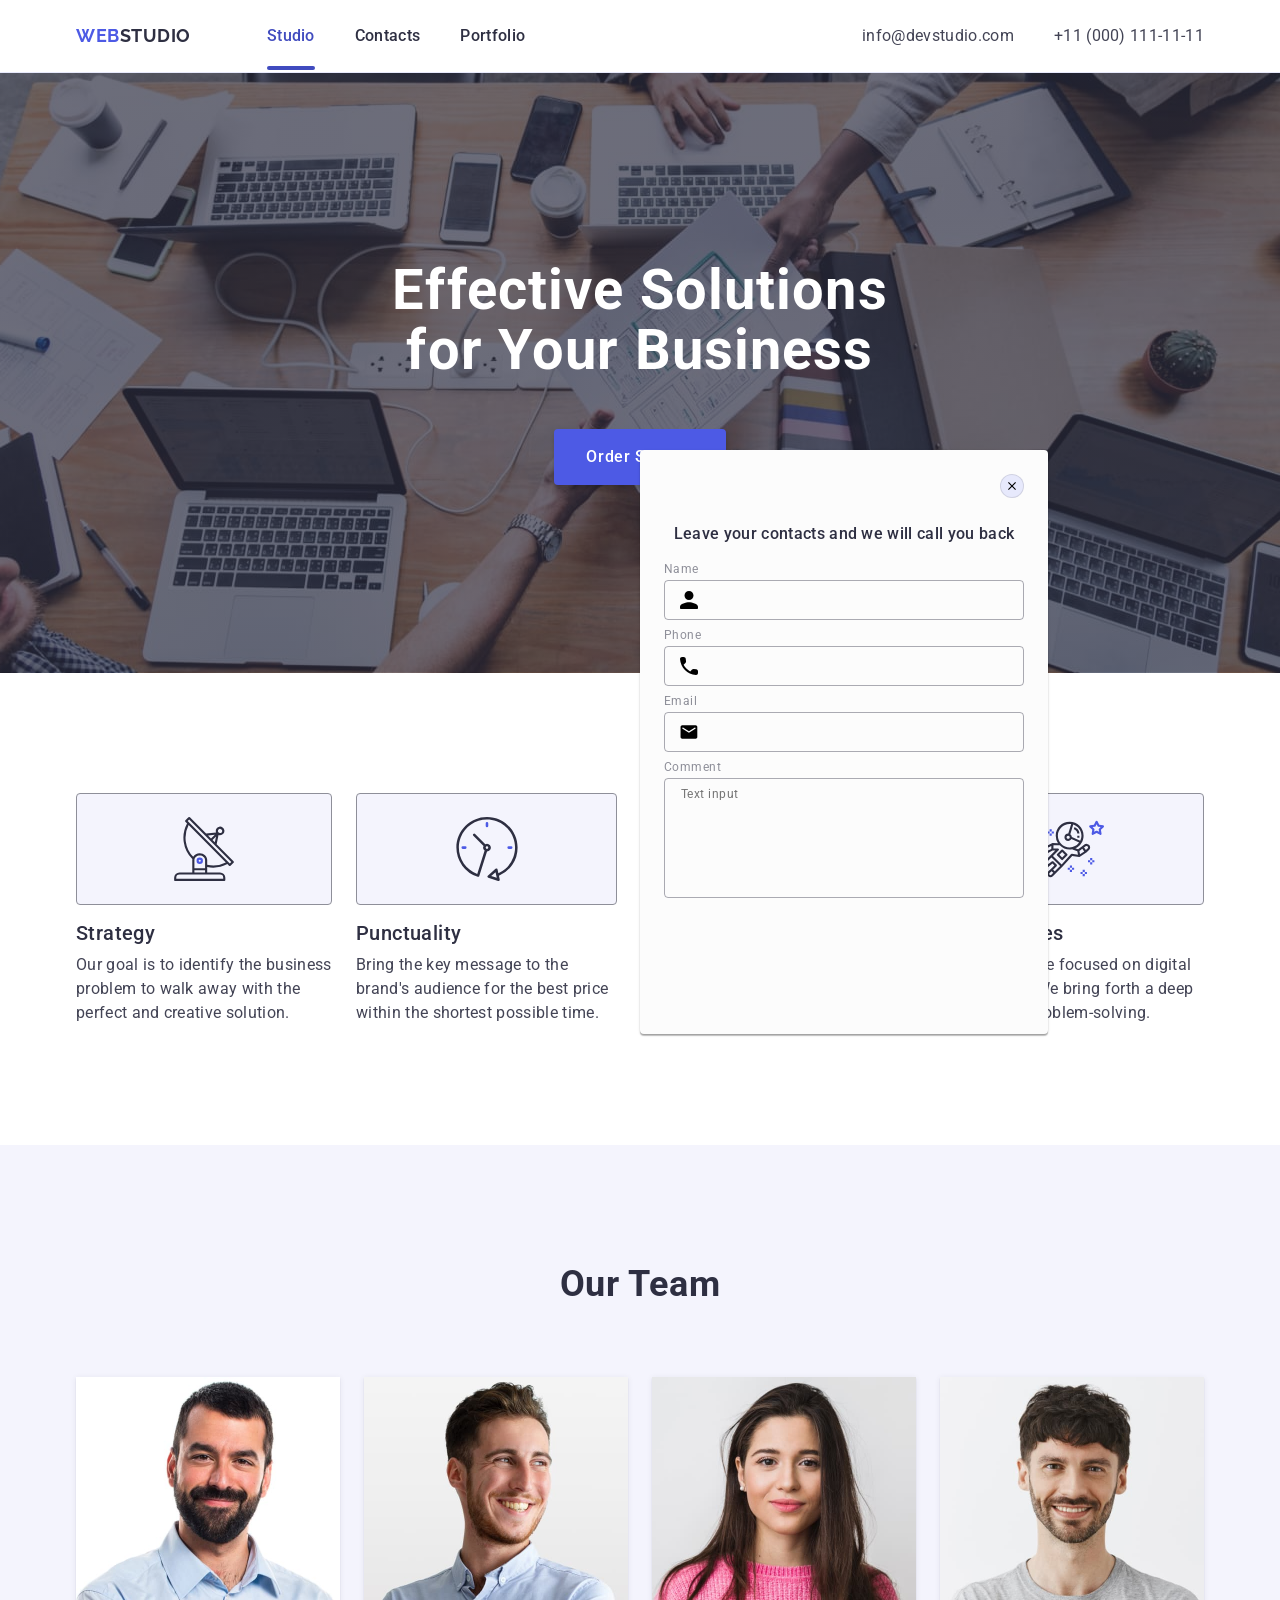
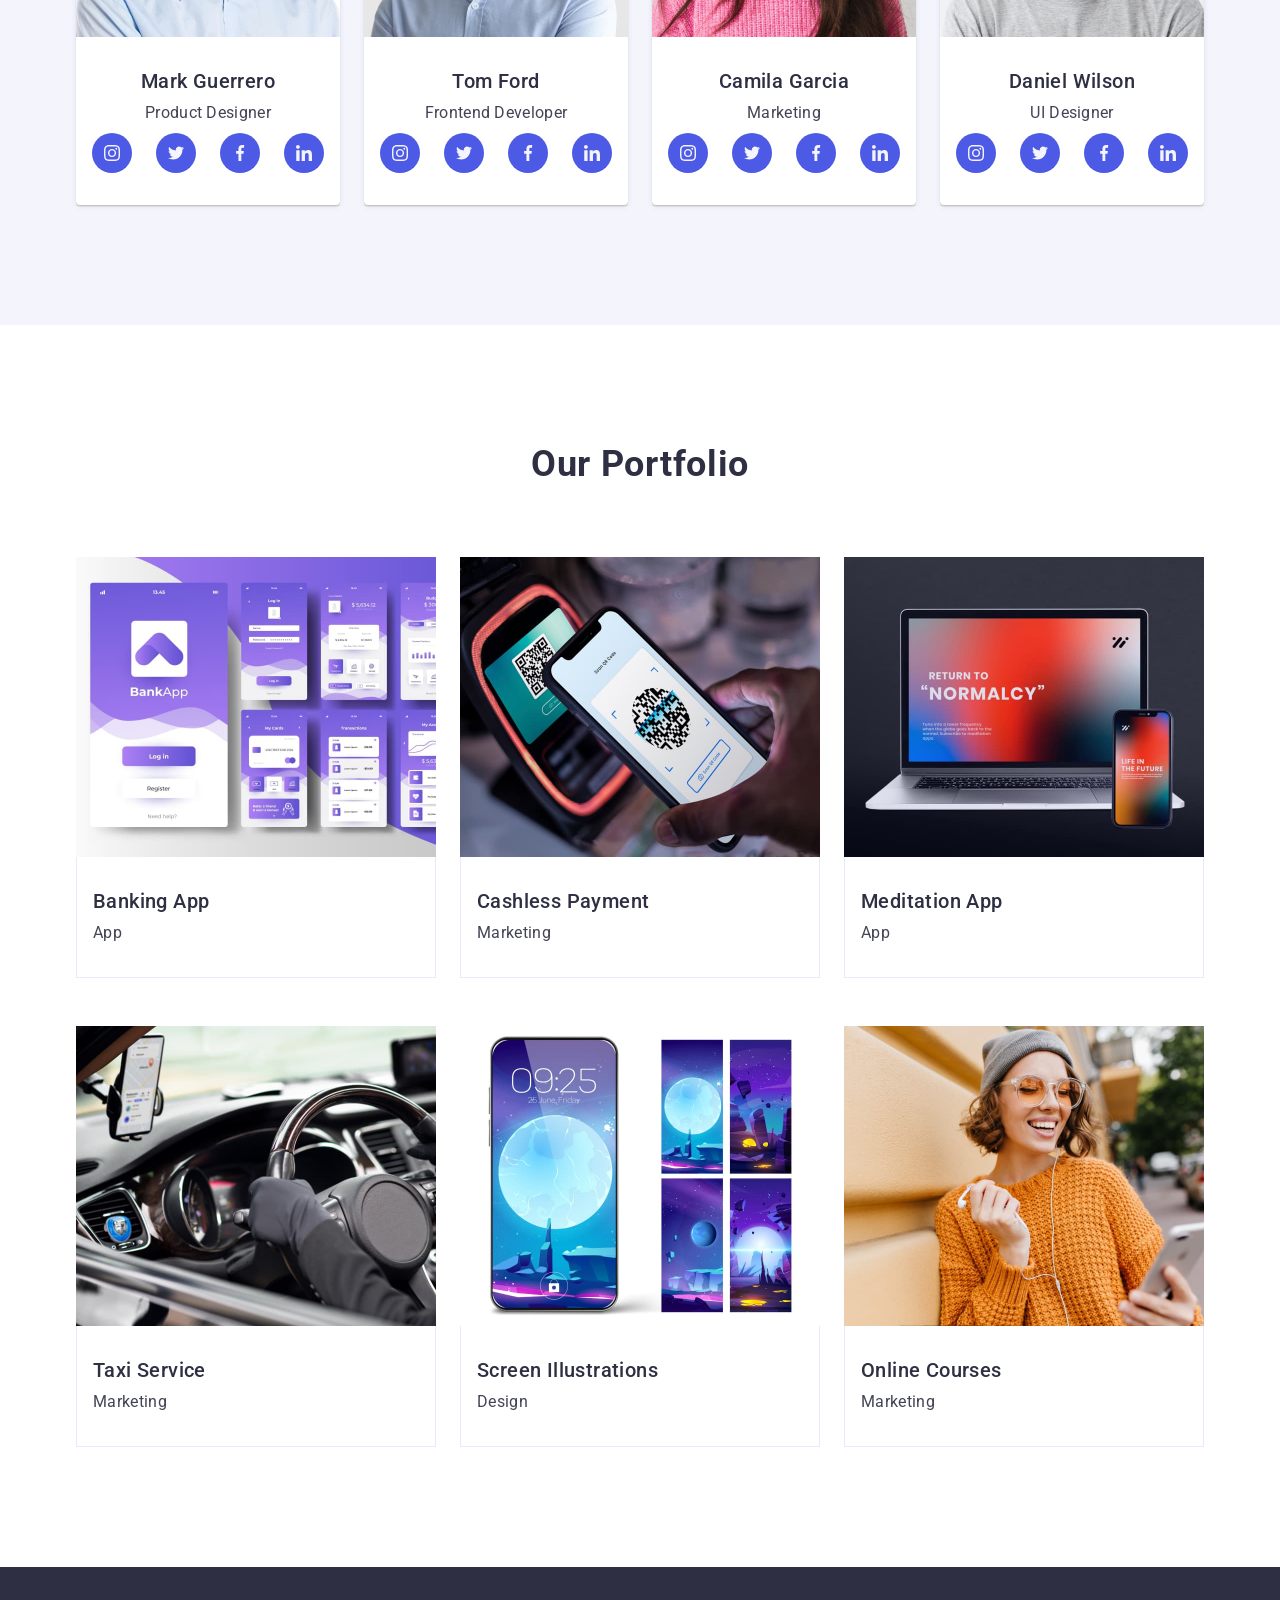
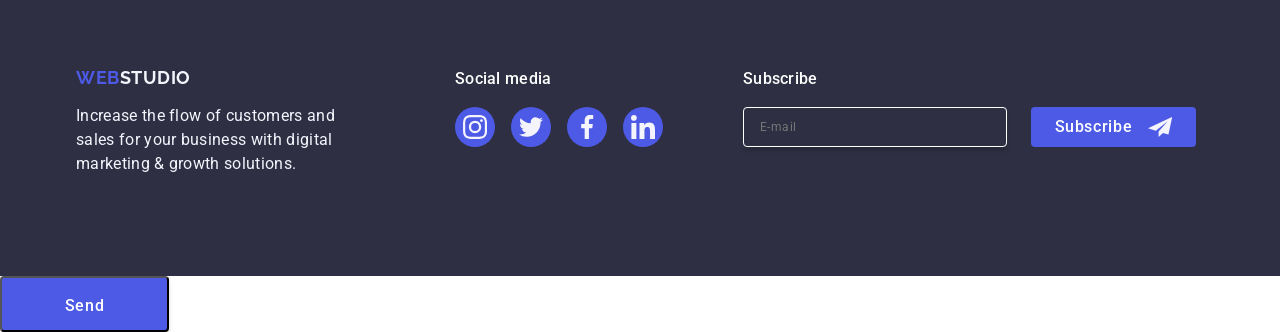
==== commit c628e789: "update update" ====
--- a/index.html
+++ b/index.html
@@ -524,12 +524,7 @@
             </div>
             <div class="modal-item-com">
               <label class="modal-line" for="user-comment">Comment</label>
-                <input
-                  class="modal-n"
-                  type="text"
-                  name="user-name"
-                  id="user-name"/>
-            <textarea class="comment" id="user-comment" name="user-comment" placeholder="Text input"></textarea>
+                <textarea class="comment" id="user-comment" name="user-comment" placeholder="Text input"></textarea>
               </div>
               <div>
                 <label></label>
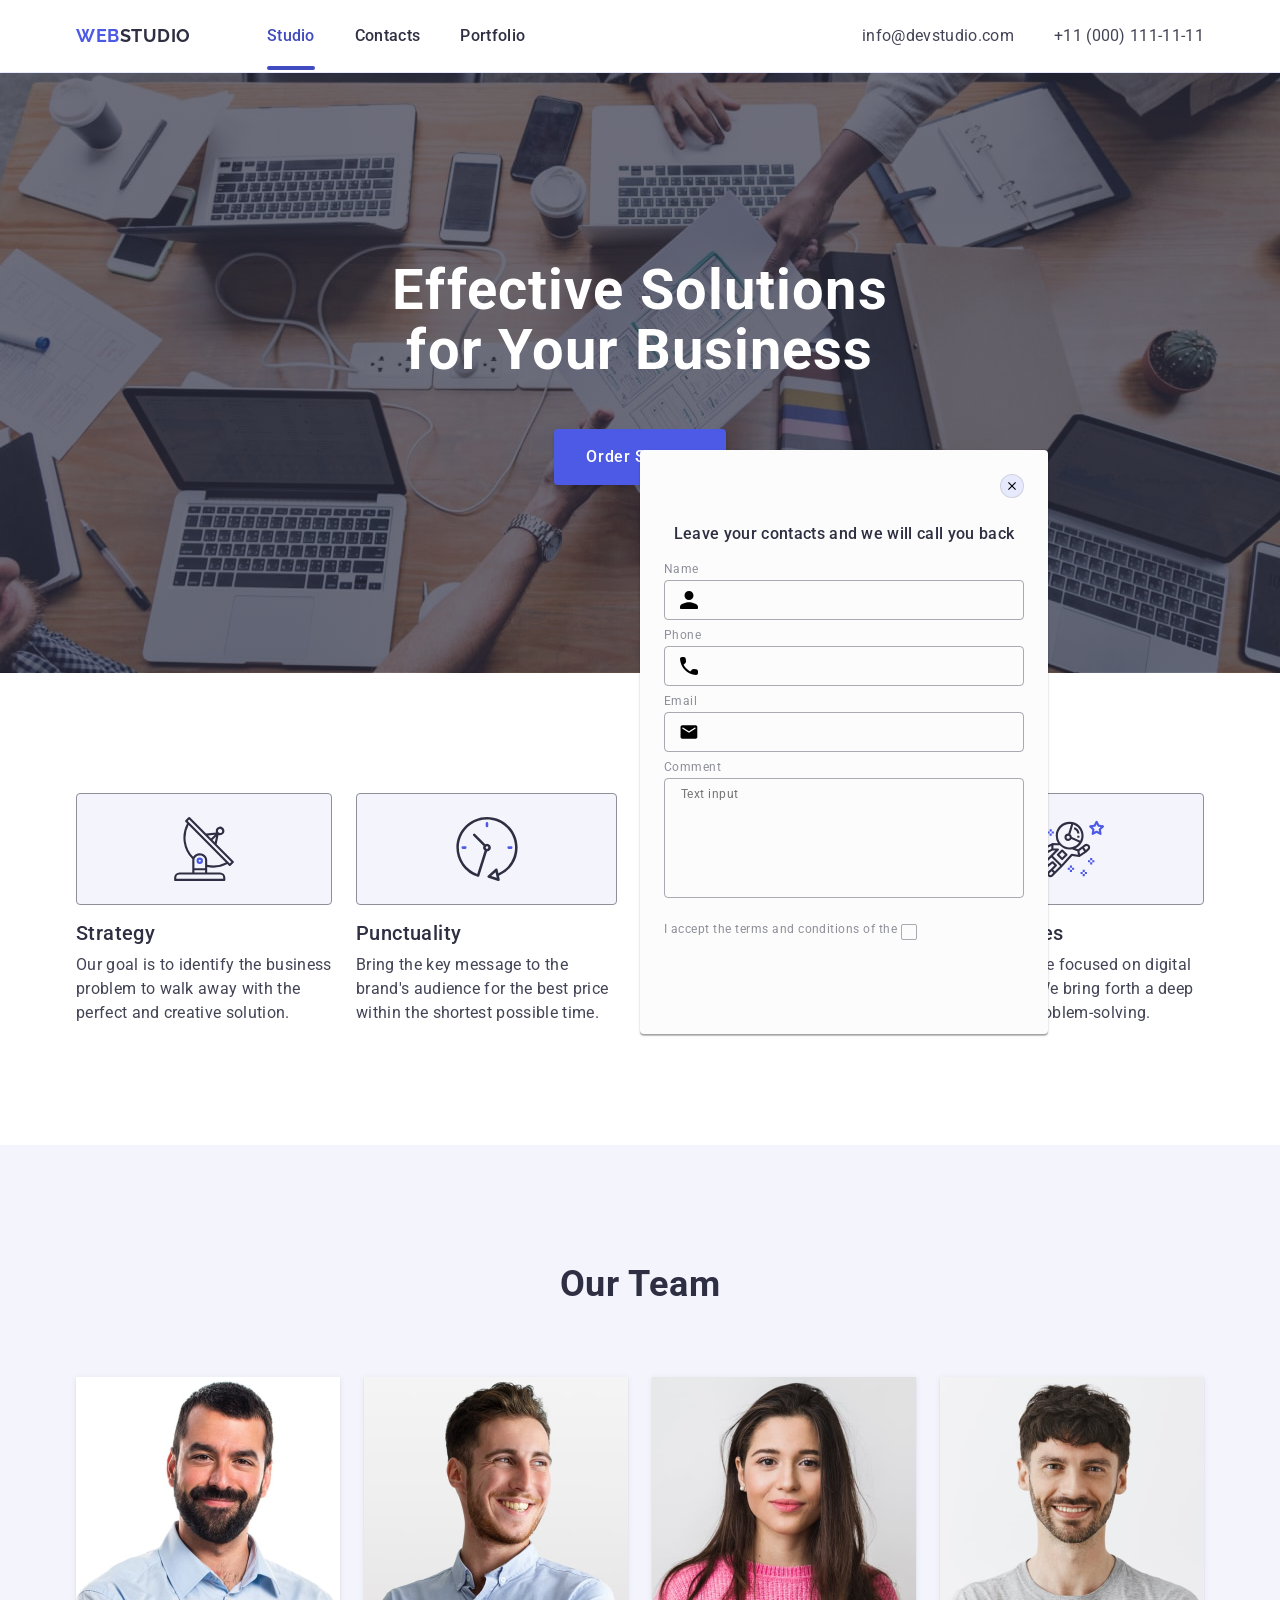
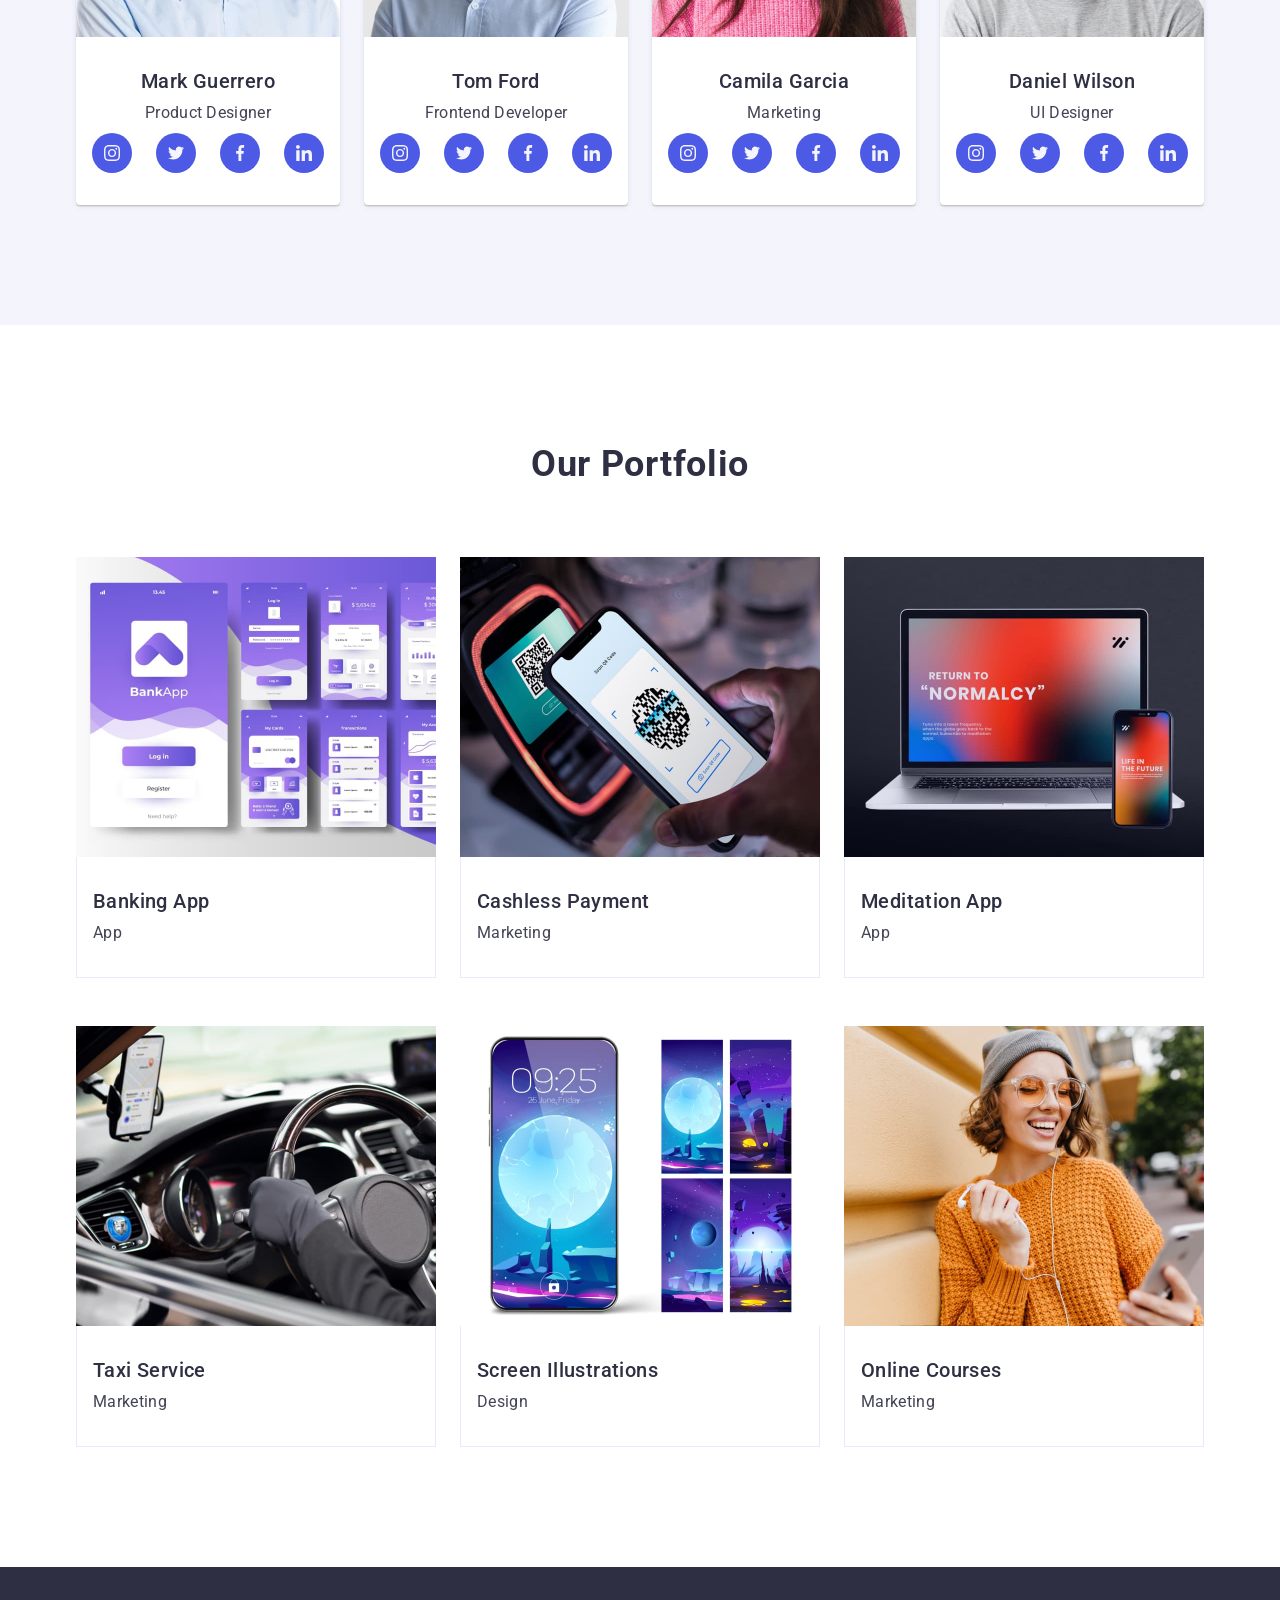
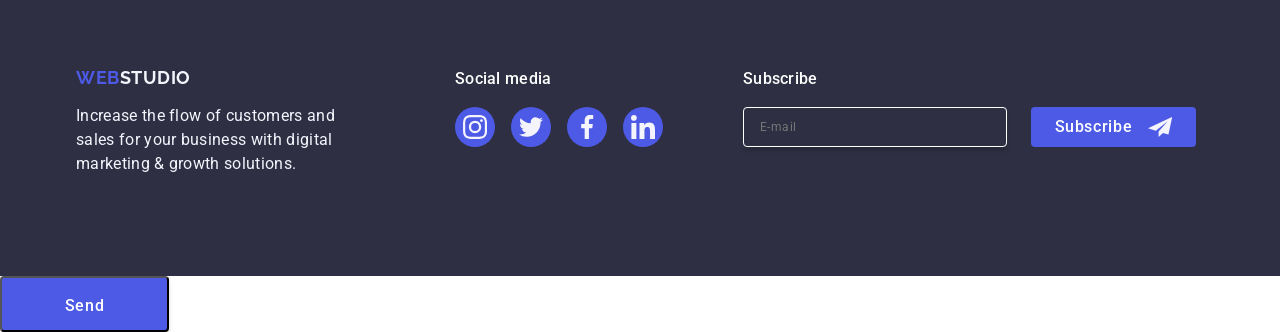
==== commit 10e3c363: "update" ====
--- a/index.html
+++ b/index.html
@@ -526,9 +526,10 @@
               <label class="modal-line" for="user-comment">Comment</label>
                 <textarea class="comment" id="user-comment" name="user-comment" placeholder="Text input"></textarea>
               </div>
-              <div>
-                <label></label>
-              </div>
+              <div class="agree-v">
+                <input class="agree-vv visually-hidden" id="user-privacy" type="checkbox" value="true" name="user-privacy" >
+              <label class="privacy" for="user-privacy" >I accept the terms and conditions of the <span class="privacy-word"><svg class="icon-agree" width="10" height="8"><use href="./images/icons.svg#icon-choice"></use></svg></span></label>
+            </div>
             </div>
           </div>
         </form>
--- a/css/styles.css
+++ b/css/styles.css
@@ -699,4 +699,27 @@
 
 .comment:focus{
   border-color: #4D5AE5; 
+}
+
+.agree-v {
+  margin-bottom: 24px;
+}
+
+.privacy {
+  font-size: 12px; 
+   line-height: 1.17; 
+    letter-spacing: 0.04em; 
+    color:#8e8f99; 
+}
+
+.privacy-word {
+  width: 16px;
+  height: 16px;
+  border: 1px solid rgba(46, 47, 66, 0.4); 
+   border-radius: 2px; 
+   transition: background-color 250ms cubic-bezier(0.4, 0, 0.2, 1), border 250ms cubic-bezier(0.4, 0, 0.2, 1), fill 250ms cubic-bezier(0.4, 0, 0.2, 1);
+    display: inline-flex; 
+     display: inline-flex; 
+      justify-content: center; 
+      fill: transparent; 
 }
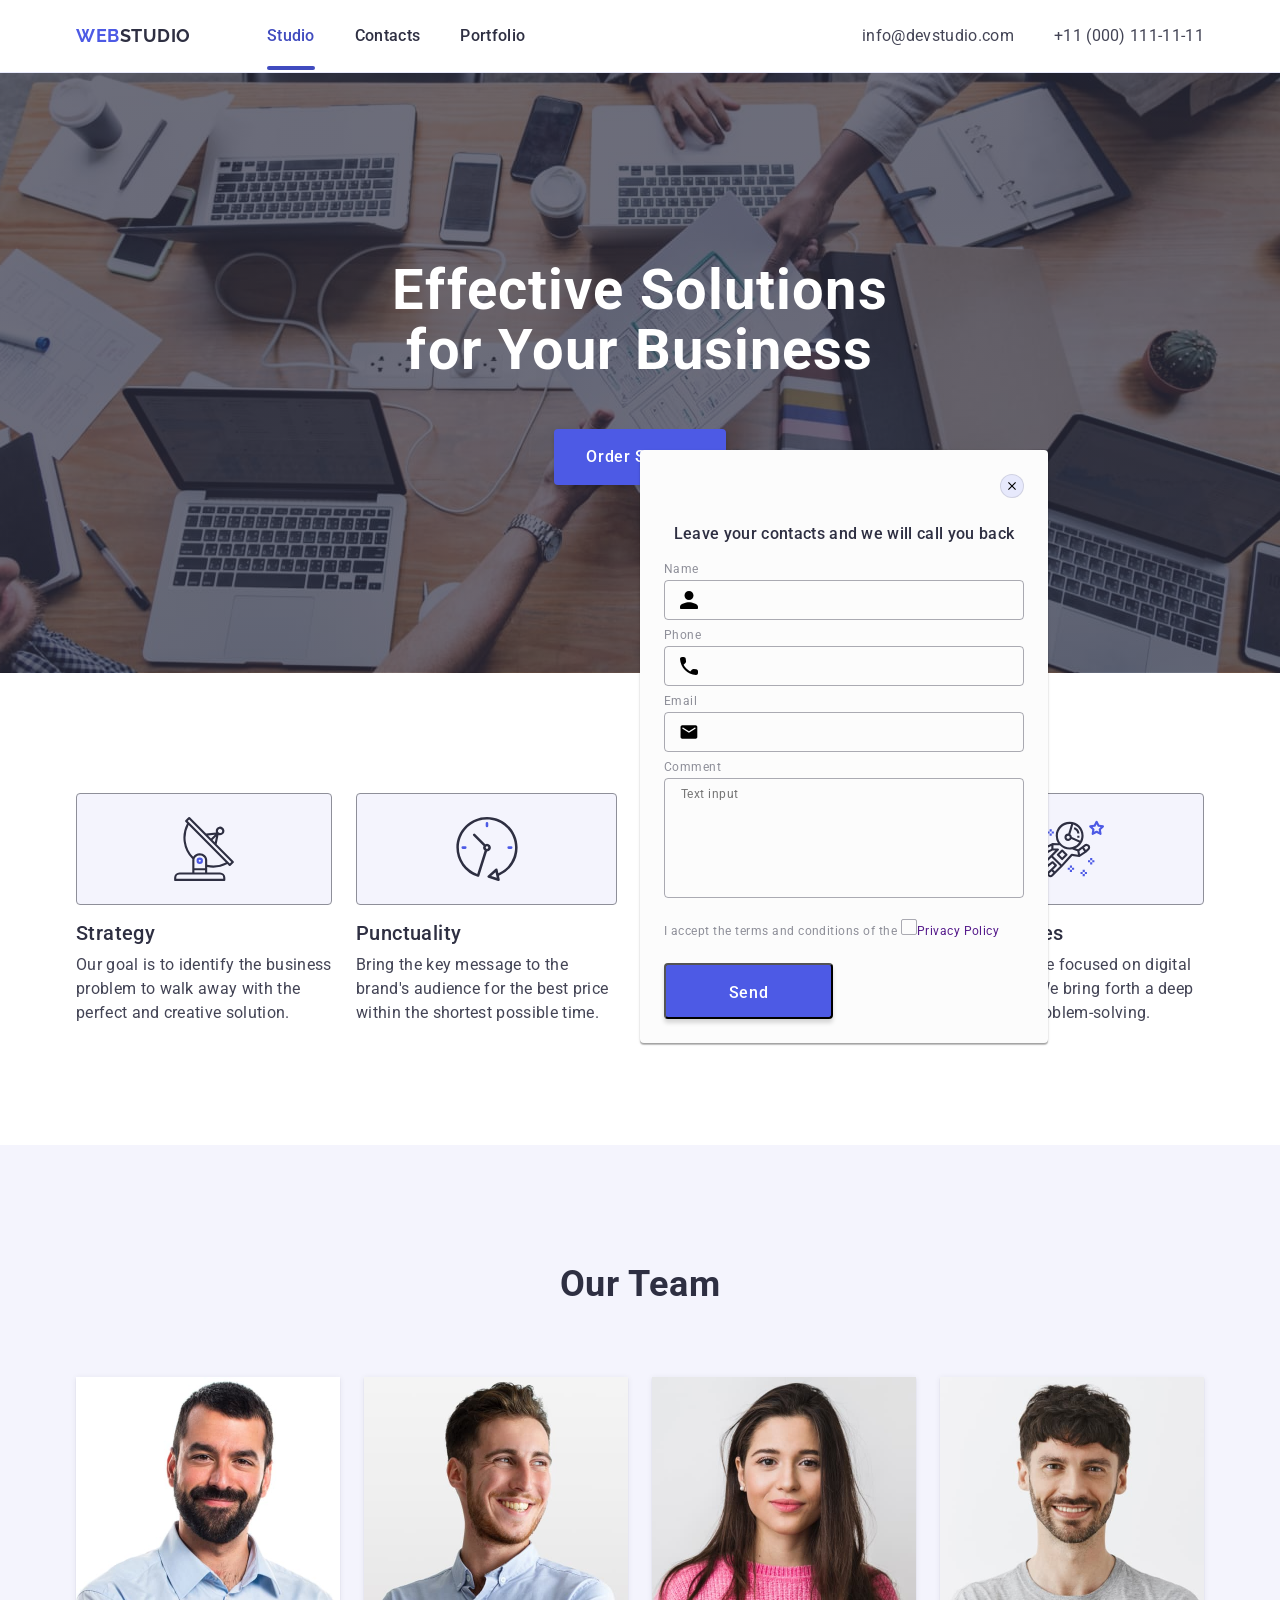
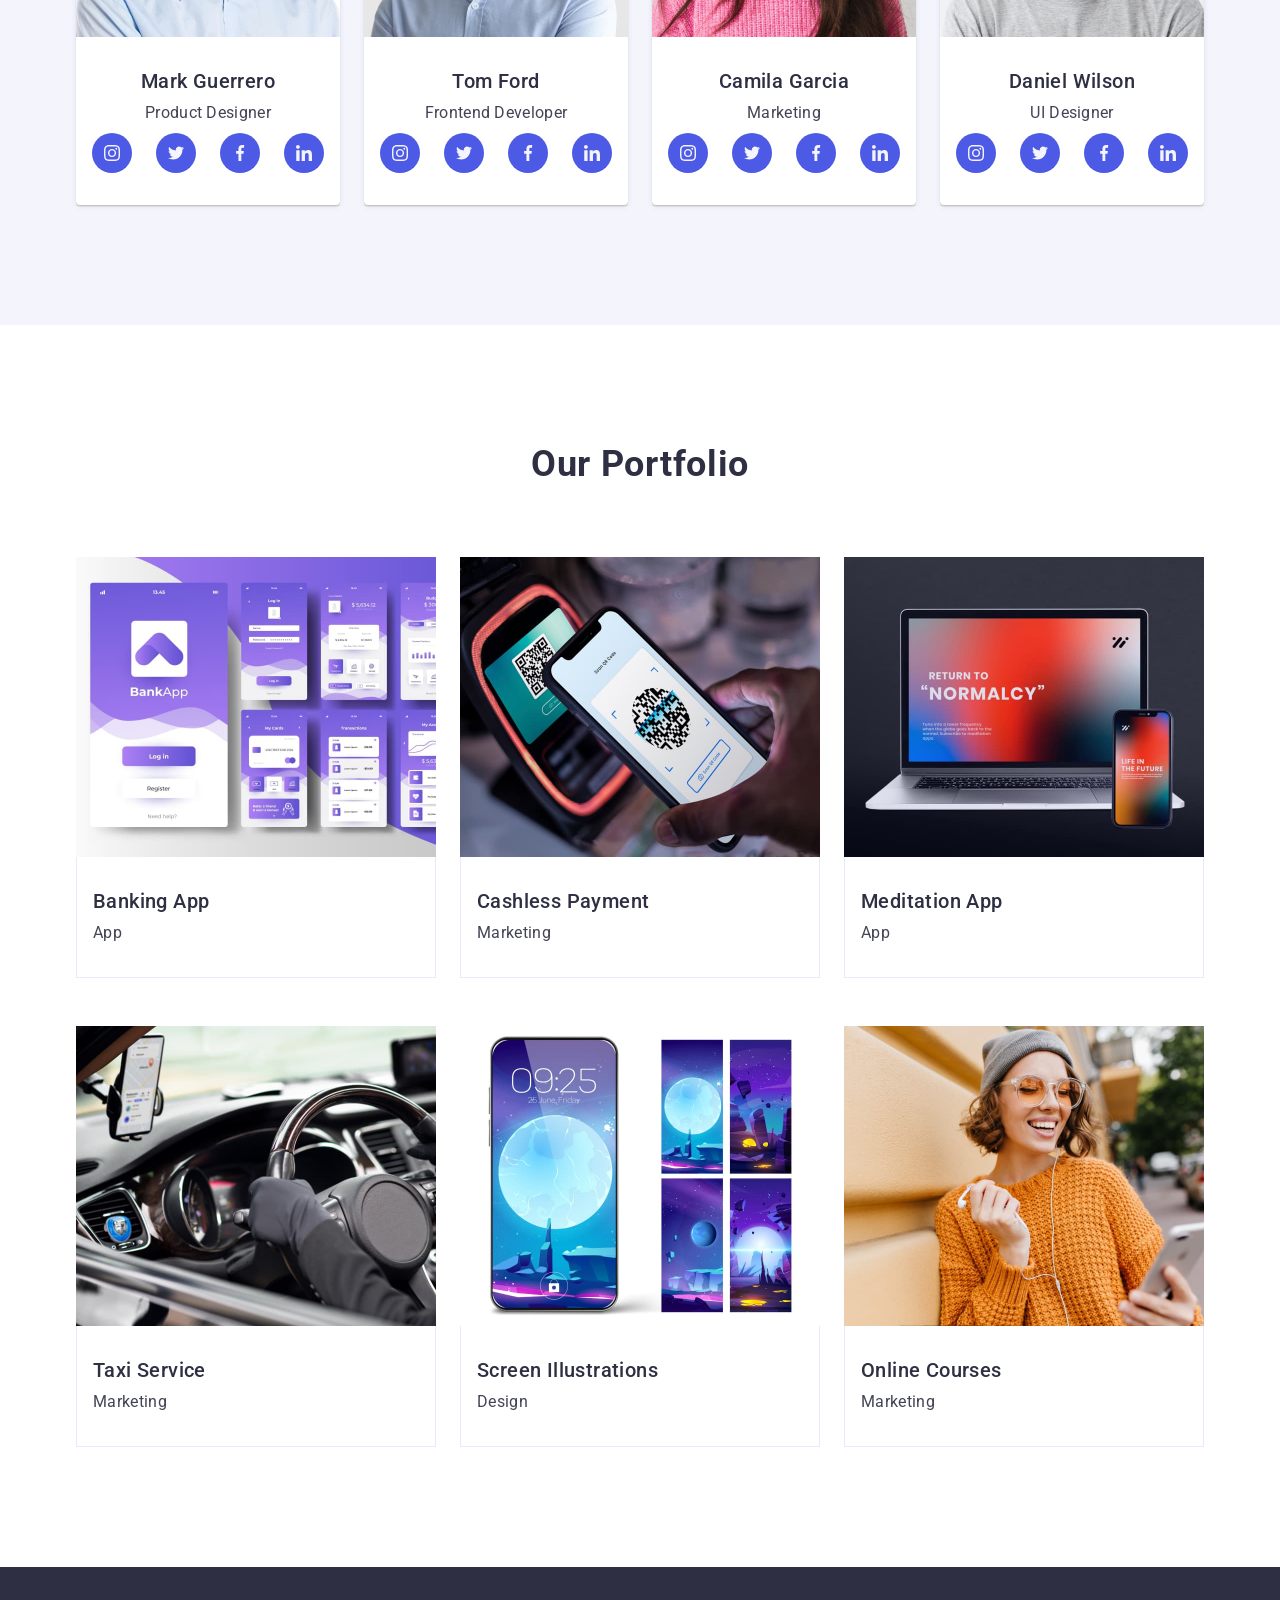
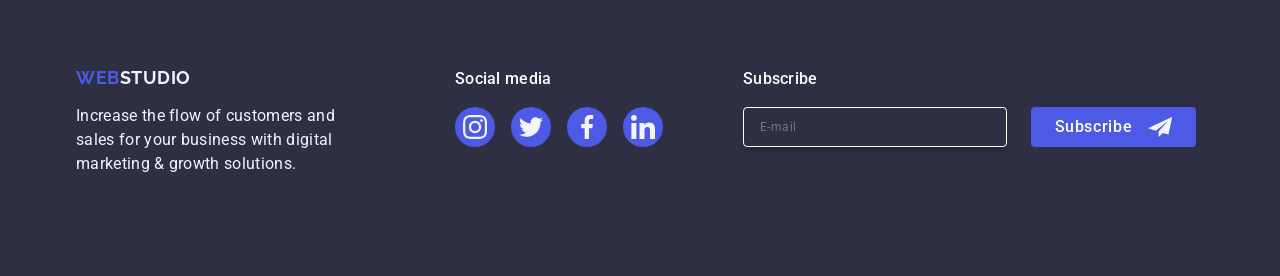
==== commit c0be1b2b: "update" ====
--- a/index.html
+++ b/index.html
@@ -528,13 +528,14 @@
               </div>
               <div class="agree-v">
                 <input class="agree-vv visually-hidden" id="user-privacy" type="checkbox" value="true" name="user-privacy" >
-              <label class="privacy" for="user-privacy" >I accept the terms and conditions of the <span class="privacy-word"><svg class="icon-agree" width="10" height="8"><use href="./images/icons.svg#icon-choice"></use></svg></span></label>
+              <label class="privacy" for="user-privacy" >I accept the terms and conditions of the <span class="privacy-word"></span><a class="" href="">Privacy Policy</a></label>
             </div>
+             <button class="btn-modal" type="button">Send</button>
+      </div>
             </div>
           </div>
         </form>
-        <button class="btn-modal" type="button">Send</button>
-      </div>
+       
     </div>
   </body>
 </html>
--- a/css/styles.css
+++ b/css/styles.css
@@ -722,4 +722,15 @@
      display: inline-flex; 
       justify-content: center; 
       fill: transparent; 
+      align-items: center; 
+}
+
+.agree-vv:checked {
+  background-color: #404bbf;
+   border: none; 
+   fill: #F4F4FD; 
+}
+
+.ppolicy{
+  color:#4d5ae5;
 }
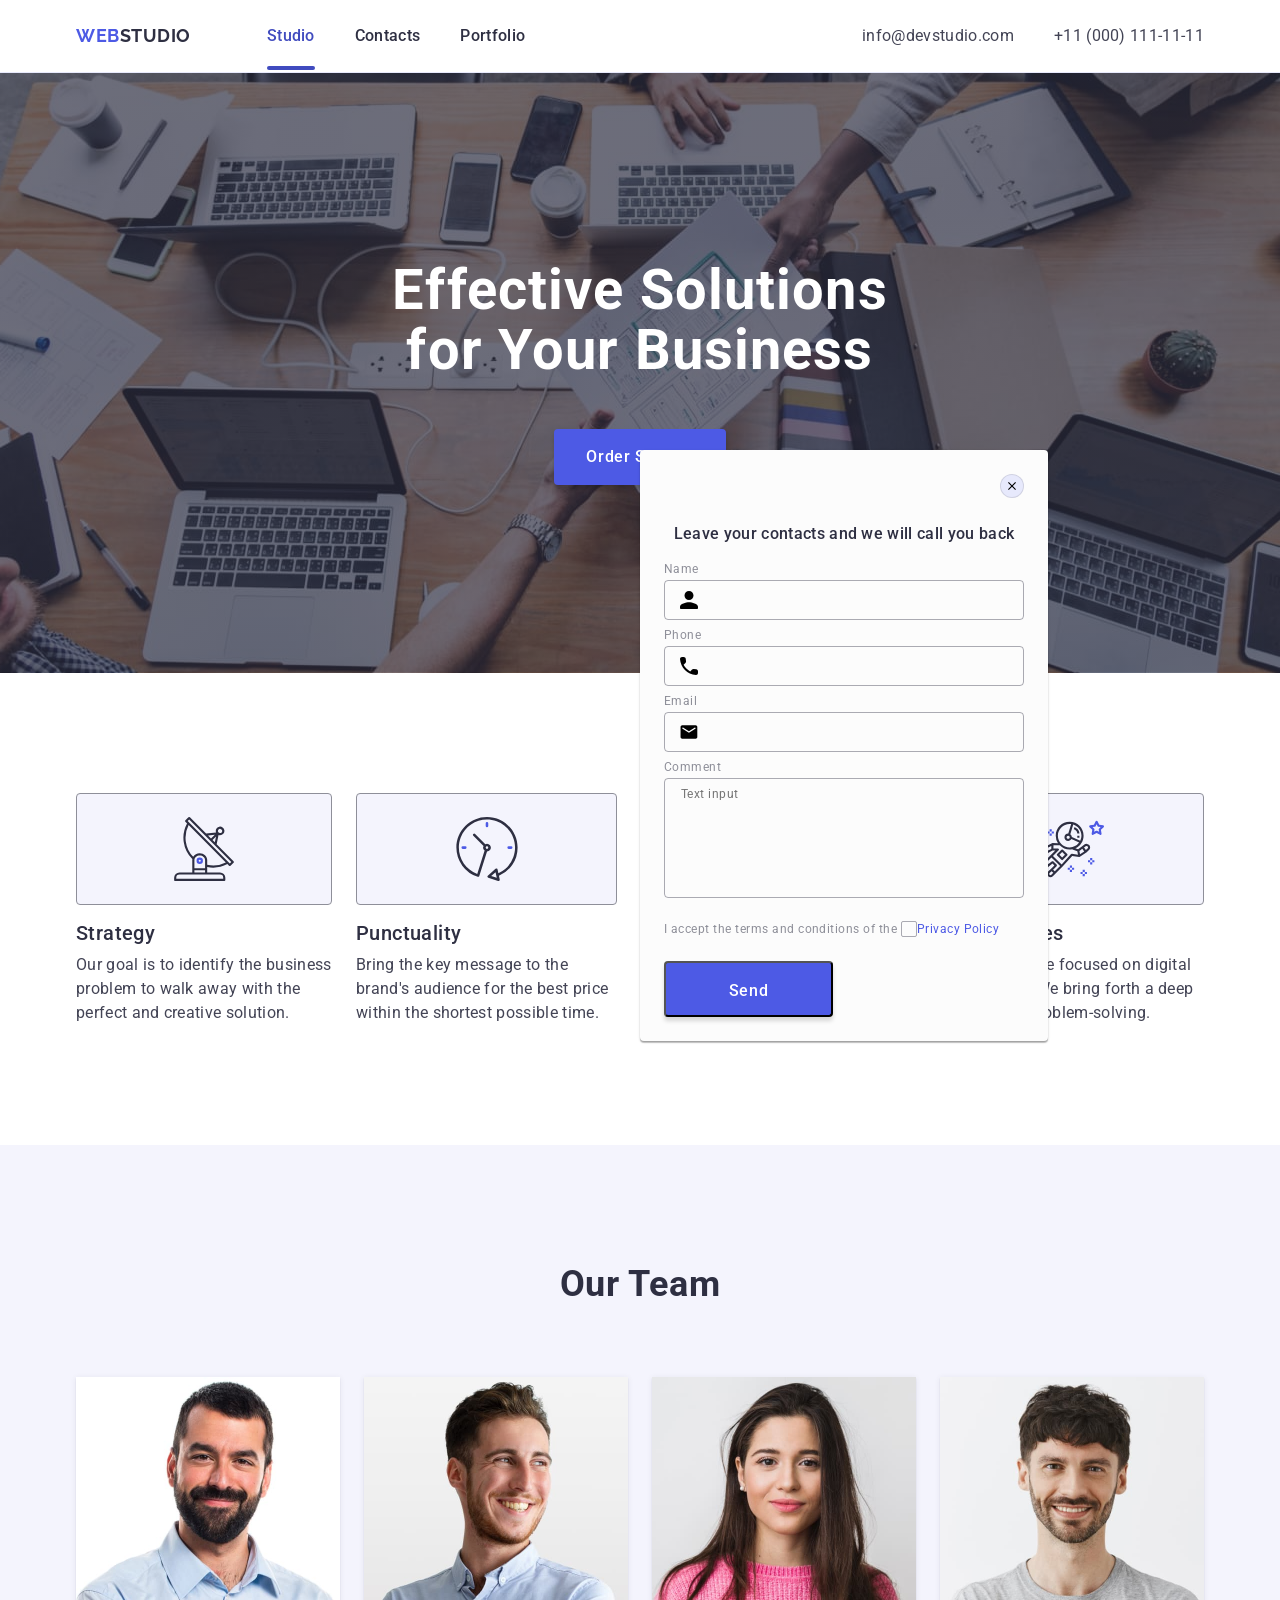
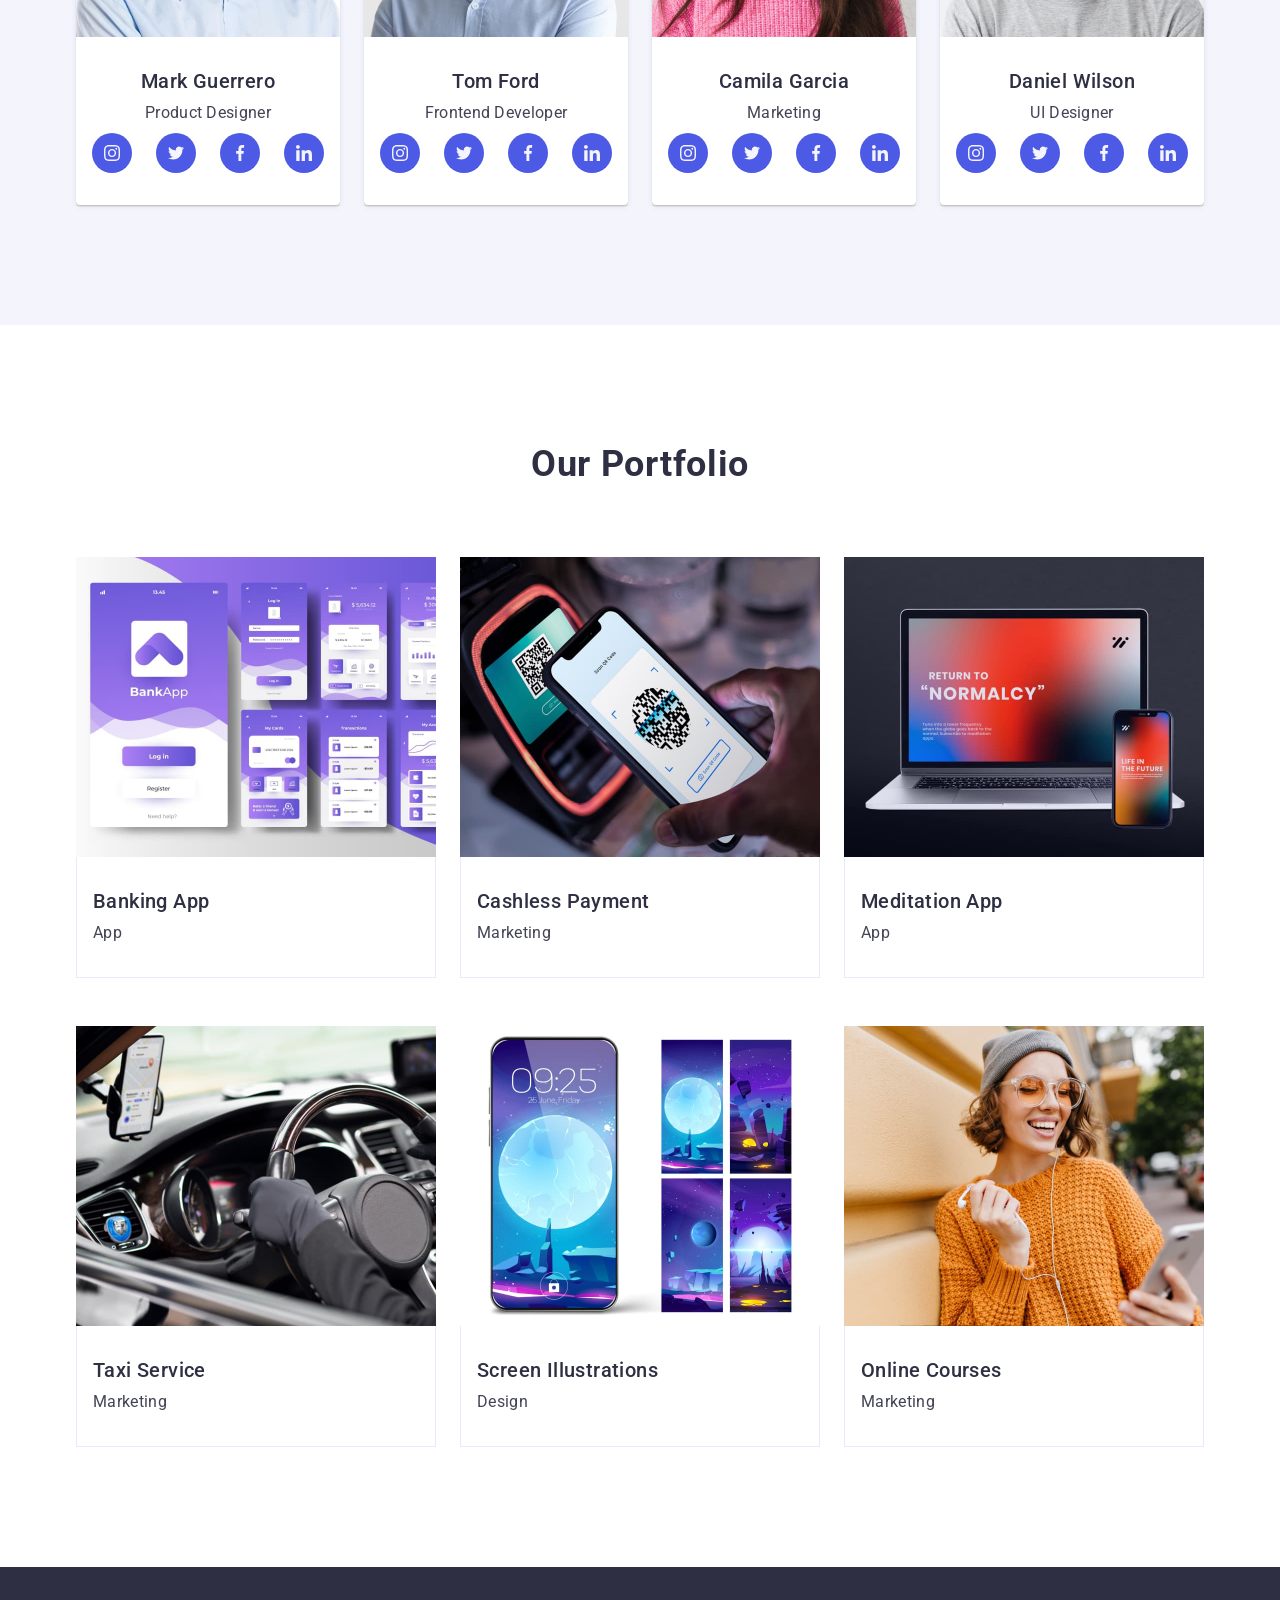
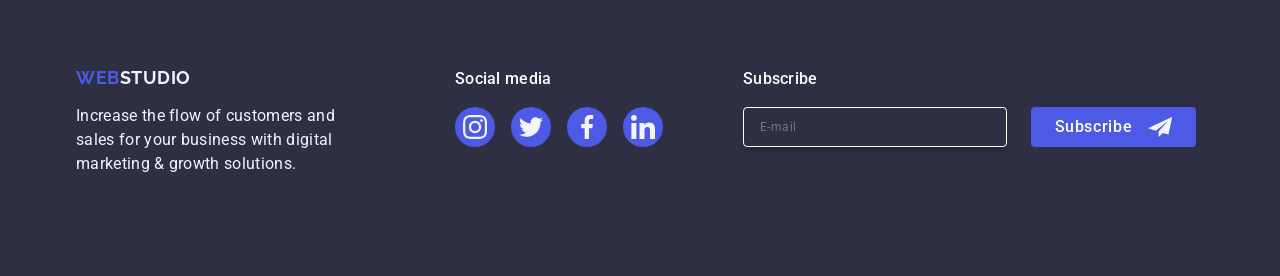
==== commit 1f645cac: "update" ====
--- a/index.html
+++ b/index.html
@@ -528,14 +528,14 @@
               </div>
               <div class="agree-v">
                 <input class="agree-vv visually-hidden" id="user-privacy" type="checkbox" value="true" name="user-privacy" >
-              <label class="privacy" for="user-privacy" >I accept the terms and conditions of the <span class="privacy-word"></span><a class="" href="">Privacy Policy</a></label>
+              <label class="privacy" for="user-privacy" >I accept the terms and conditions of the <span class="privacy-word"><svg class="icon-agree" width="10" height="8"><use href="./images/icons.svg#icon-choice"></use></svg></span><a class="ppolicy" href="">Privacy Policy</a></label>
             </div>
-             <button class="btn-modal" type="button">Send</button>
-      </div>
+<button class="btn-modal" type="button">Send</button>
             </div>
           </div>
         </form>
-       
+        
+      </div>
     </div>
   </body>
 </html>
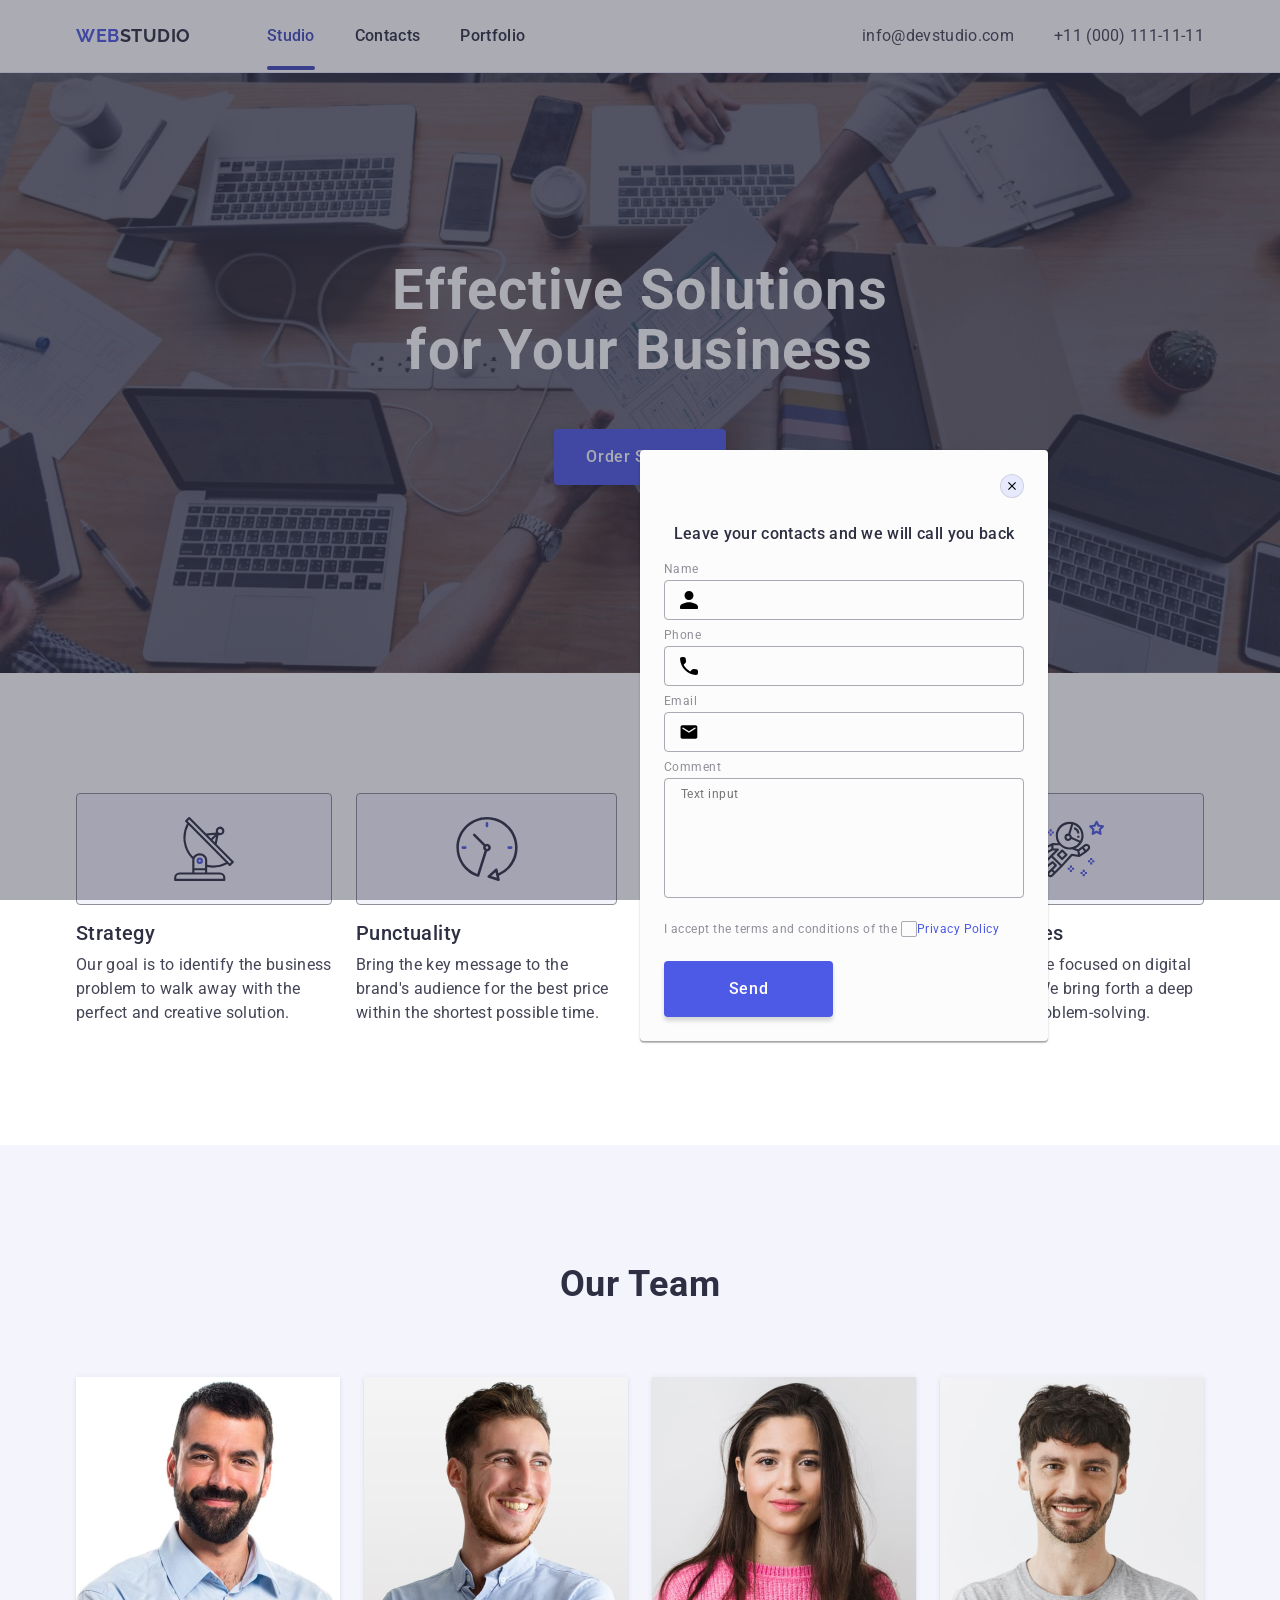
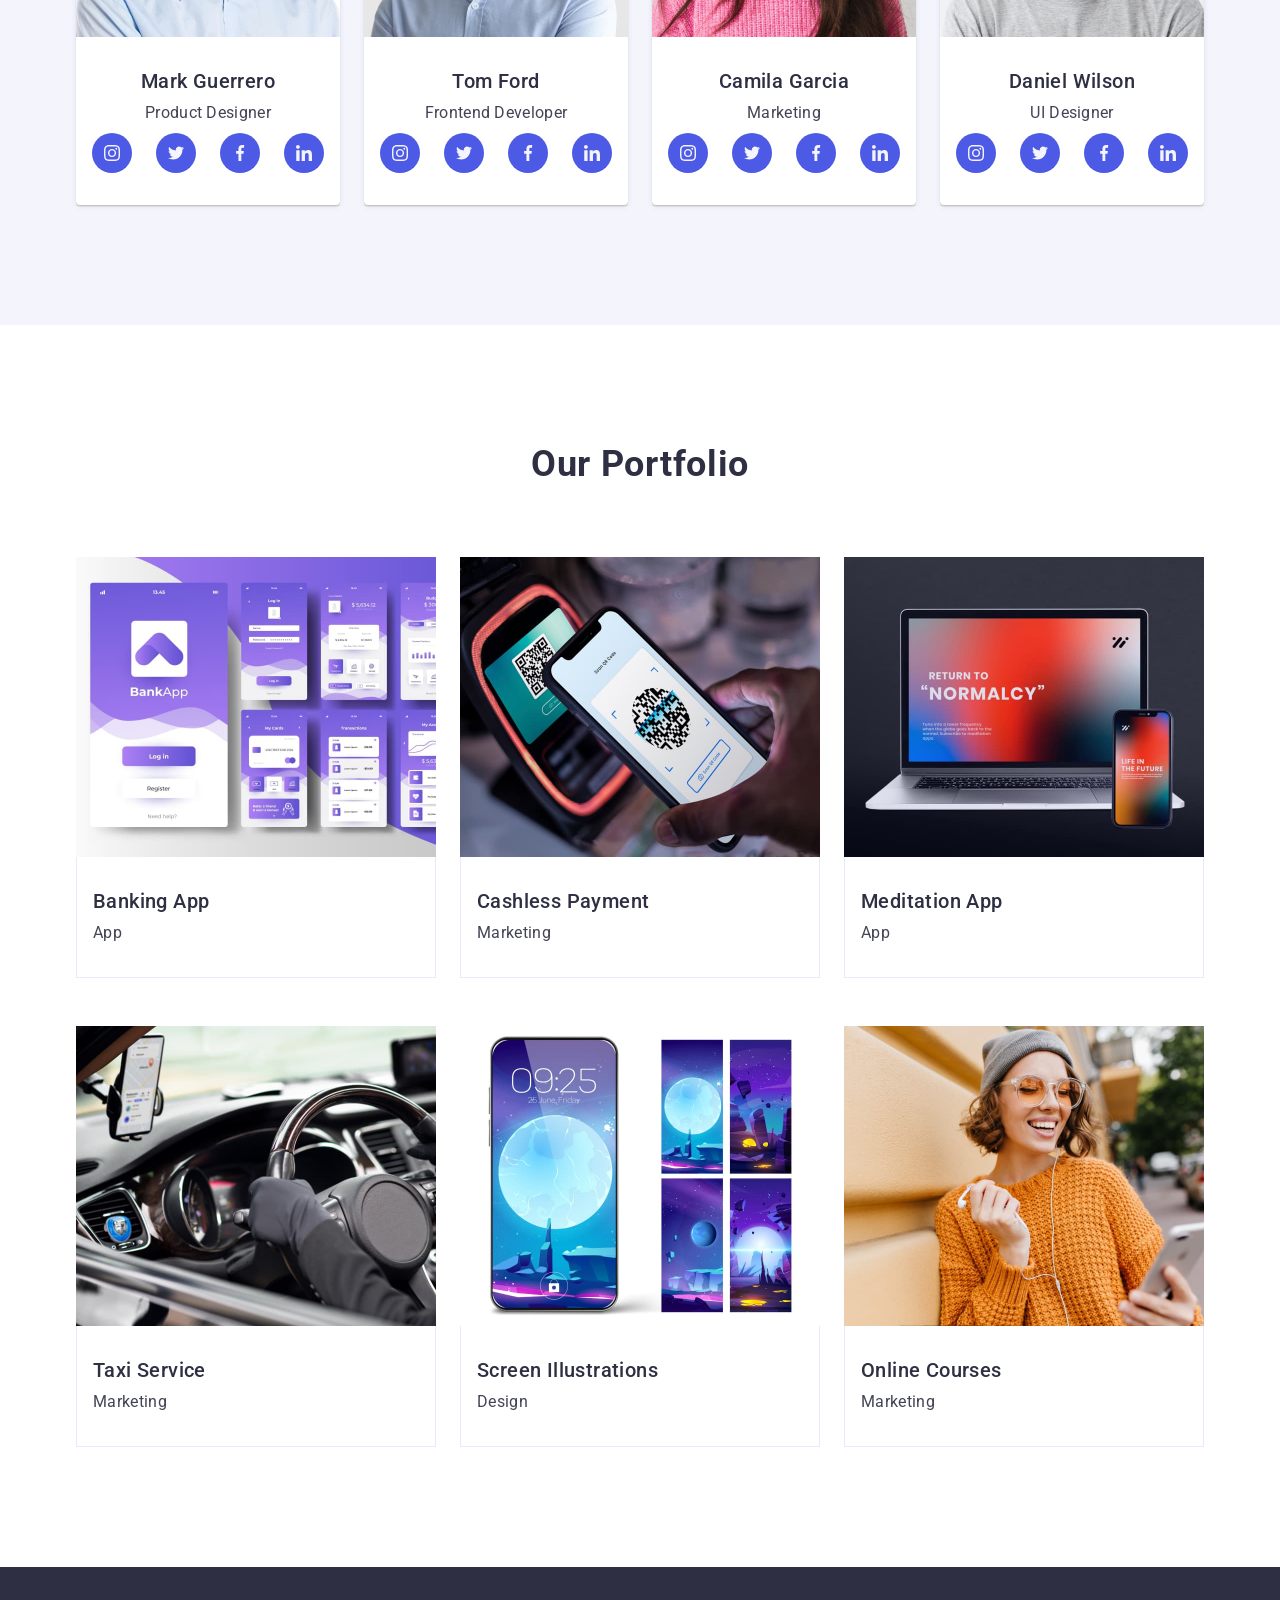
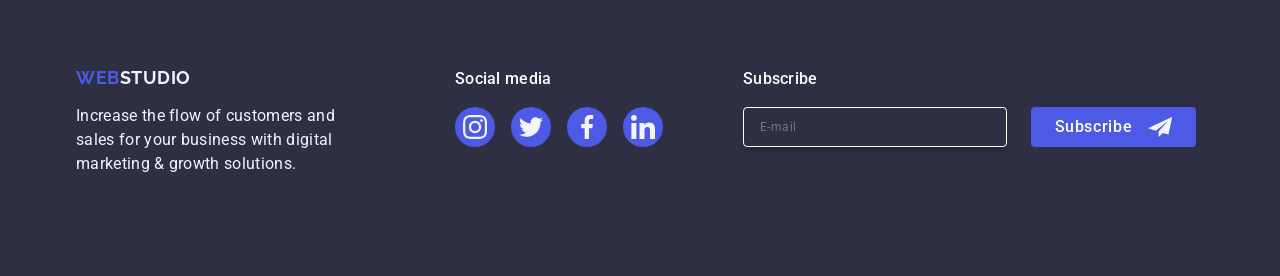
==== commit 5b2c1a68: "update" ====
--- a/index.html
+++ b/index.html
@@ -521,20 +521,34 @@
                 <use href="./images/icons.svg#icon-email"></use>
               </svg>
             </div>
-            </div>
-            <div class="modal-item-com">
-              <label class="modal-line" for="user-comment">Comment</label>
-                <textarea class="comment" id="user-comment" name="user-comment" placeholder="Text input"></textarea>
-              </div>
-              <div class="agree-v">
-                <input class="agree-vv visually-hidden" id="user-privacy" type="checkbox" value="true" name="user-privacy" >
-              <label class="privacy" for="user-privacy" >I accept the terms and conditions of the <span class="privacy-word"><svg class="icon-agree" width="10" height="8"><use href="./images/icons.svg#icon-choice"></use></svg></span><a class="ppolicy" href="">Privacy Policy</a></label>
-            </div>
-<button class="btn-modal" type="button">Send</button>
-            </div>
           </div>
+          <div class="modal-item-com">
+            <label class="modal-line" for="user-comment">Comment</label>
+            <textarea
+              class="comment"
+              id="user-comment"
+              name="user-comment"
+              placeholder="Text input"
+            ></textarea>
+          </div>
+          <div class="agree-v">
+            <input
+              class="agree-vv visually-hidden"
+              id="user-privacy"
+              type="checkbox"
+              value="true"
+              name="user-privacy"
+            />
+            <label class="privacy" for="user-privacy"
+              >I accept the terms and conditions of the
+              <span class="privacy-word"
+                ><svg class="icon-agree" width="10" height="8">
+                  <use href="./images/icons.svg#icon-choice"></use></svg></span
+              ><a class="ppolicy" href="">Privacy Policy</a></label
+            >
+          </div>
+          <button class="btn-modal" type="button">Send</button>
         </form>
-        
       </div>
     </div>
   </body>
--- a/css/styles.css
+++ b/css/styles.css
@@ -550,7 +550,7 @@
 /* ======== MODAL======== */
 
 .modal-overlay{
-/* position: fixed; */
+position: fixed;
 top: 0;
 left: 0;
 width: 100%;
@@ -603,20 +603,6 @@
   border: none;
 }
 
-.btn-modal{
-  font-weight: 500;
-  font-size: 16px;
-  line-height: 1.5;
-letter-spacing: 0.04em;
-text-align: center;
-color: #fff;
-  border-radius: 4px;
-padding: 16px 32px;
-width: 169px;
-height: 56px;
-box-shadow: 0 4px 4px 0 rgba(0, 0, 0, 0.15);
-background: #4d5ae5;
-}
 
 .btn-close-img {
   transition: fill 250ms cubic-bezier(0.4, 0, 0.2, 1); 
@@ -725,7 +711,7 @@
       align-items: center; 
 }
 
-.agree-vv:checked {
+.agree-vv input:checked {
   background-color: #404bbf;
    border: none; 
    fill: #F4F4FD; 
@@ -733,4 +719,23 @@
 
 .ppolicy{
   color:#4d5ae5;
-}+}
+
+.btn-modal{
+  display: block; 
+  font-weight: 500;
+  font-size: 16px;
+  line-height: 1.5;
+letter-spacing: 0.04em;
+text-align: center;
+color: #fff;
+  border-radius: 4px;
+padding: 16px 32px;
+min-width: 169px;
+height: 56px;
+box-shadow: 0 4px 4px 0 rgba(0, 0, 0, 0.15);
+background: #4d5ae5;
+ cursor: pointer;
+ border: none;
+  transition: background-color 250ms cubic-bezier(0.4, 0, 0.2, 1);
+}
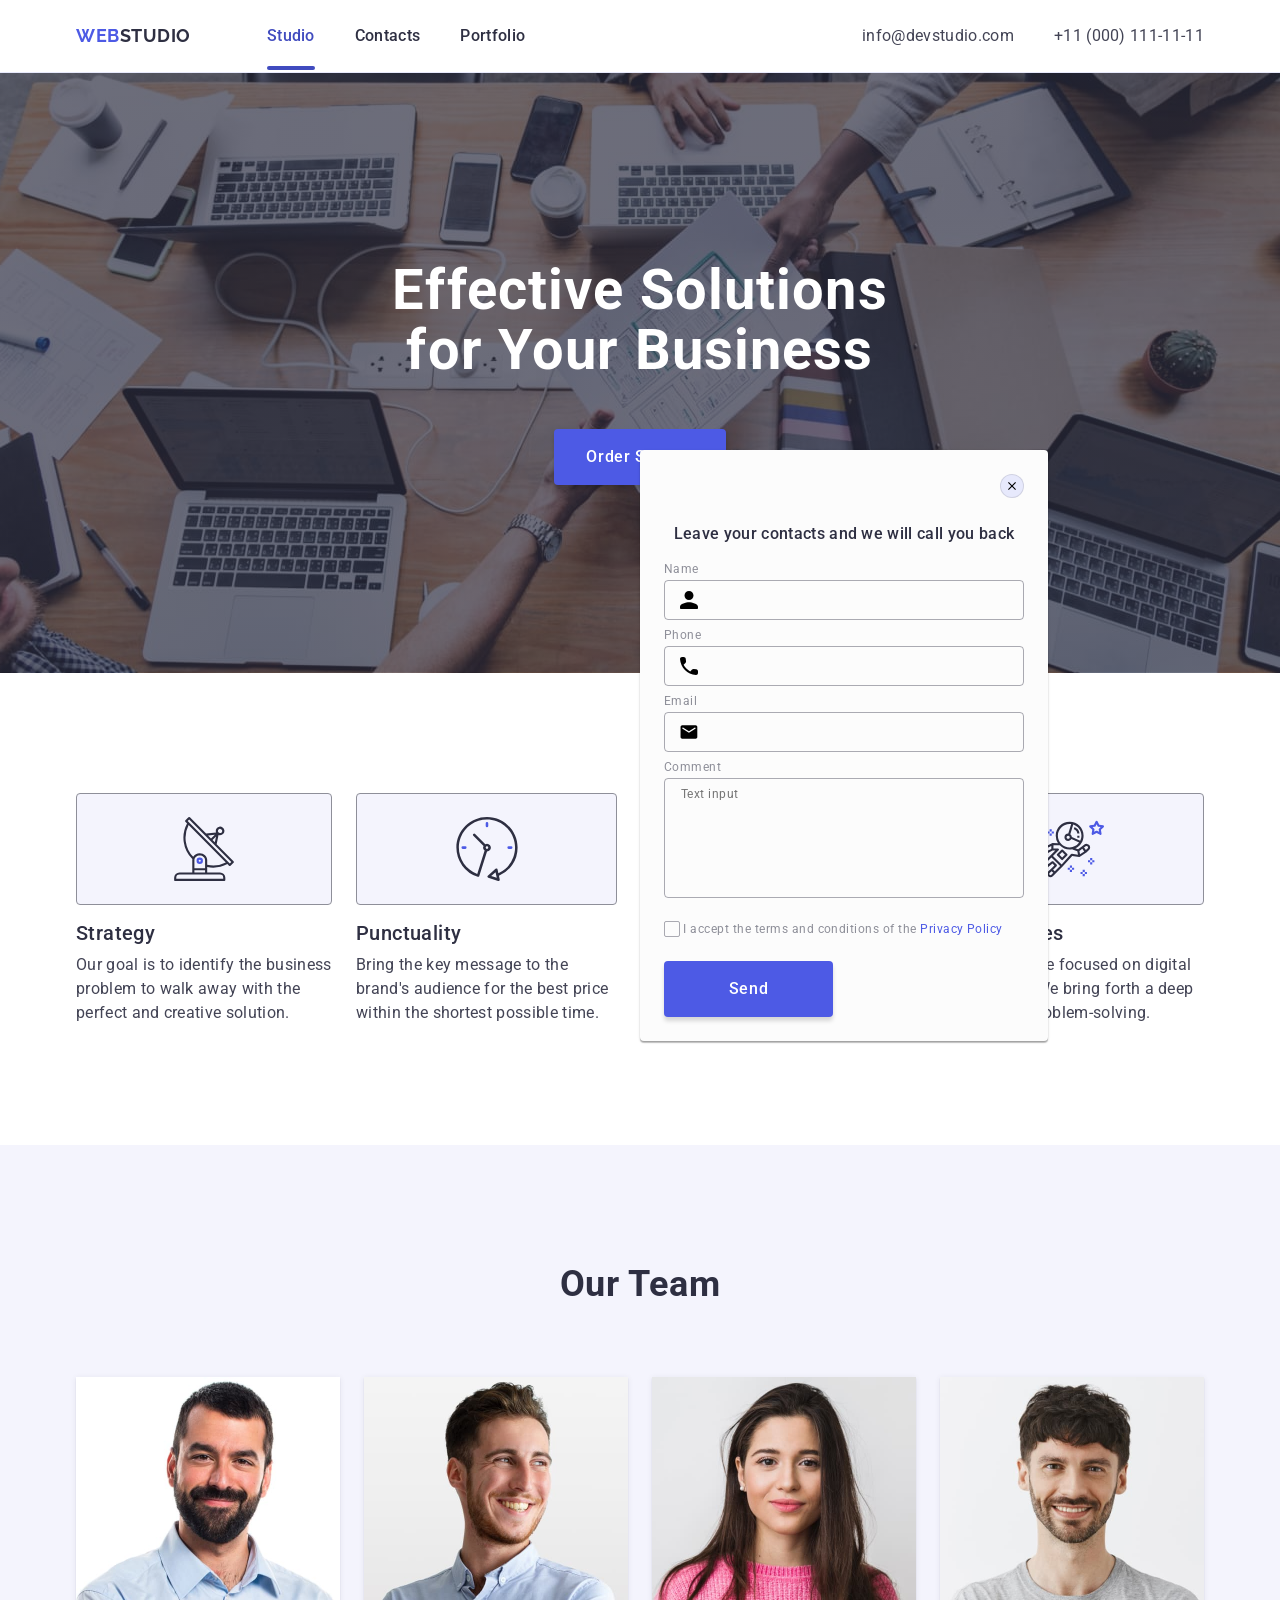
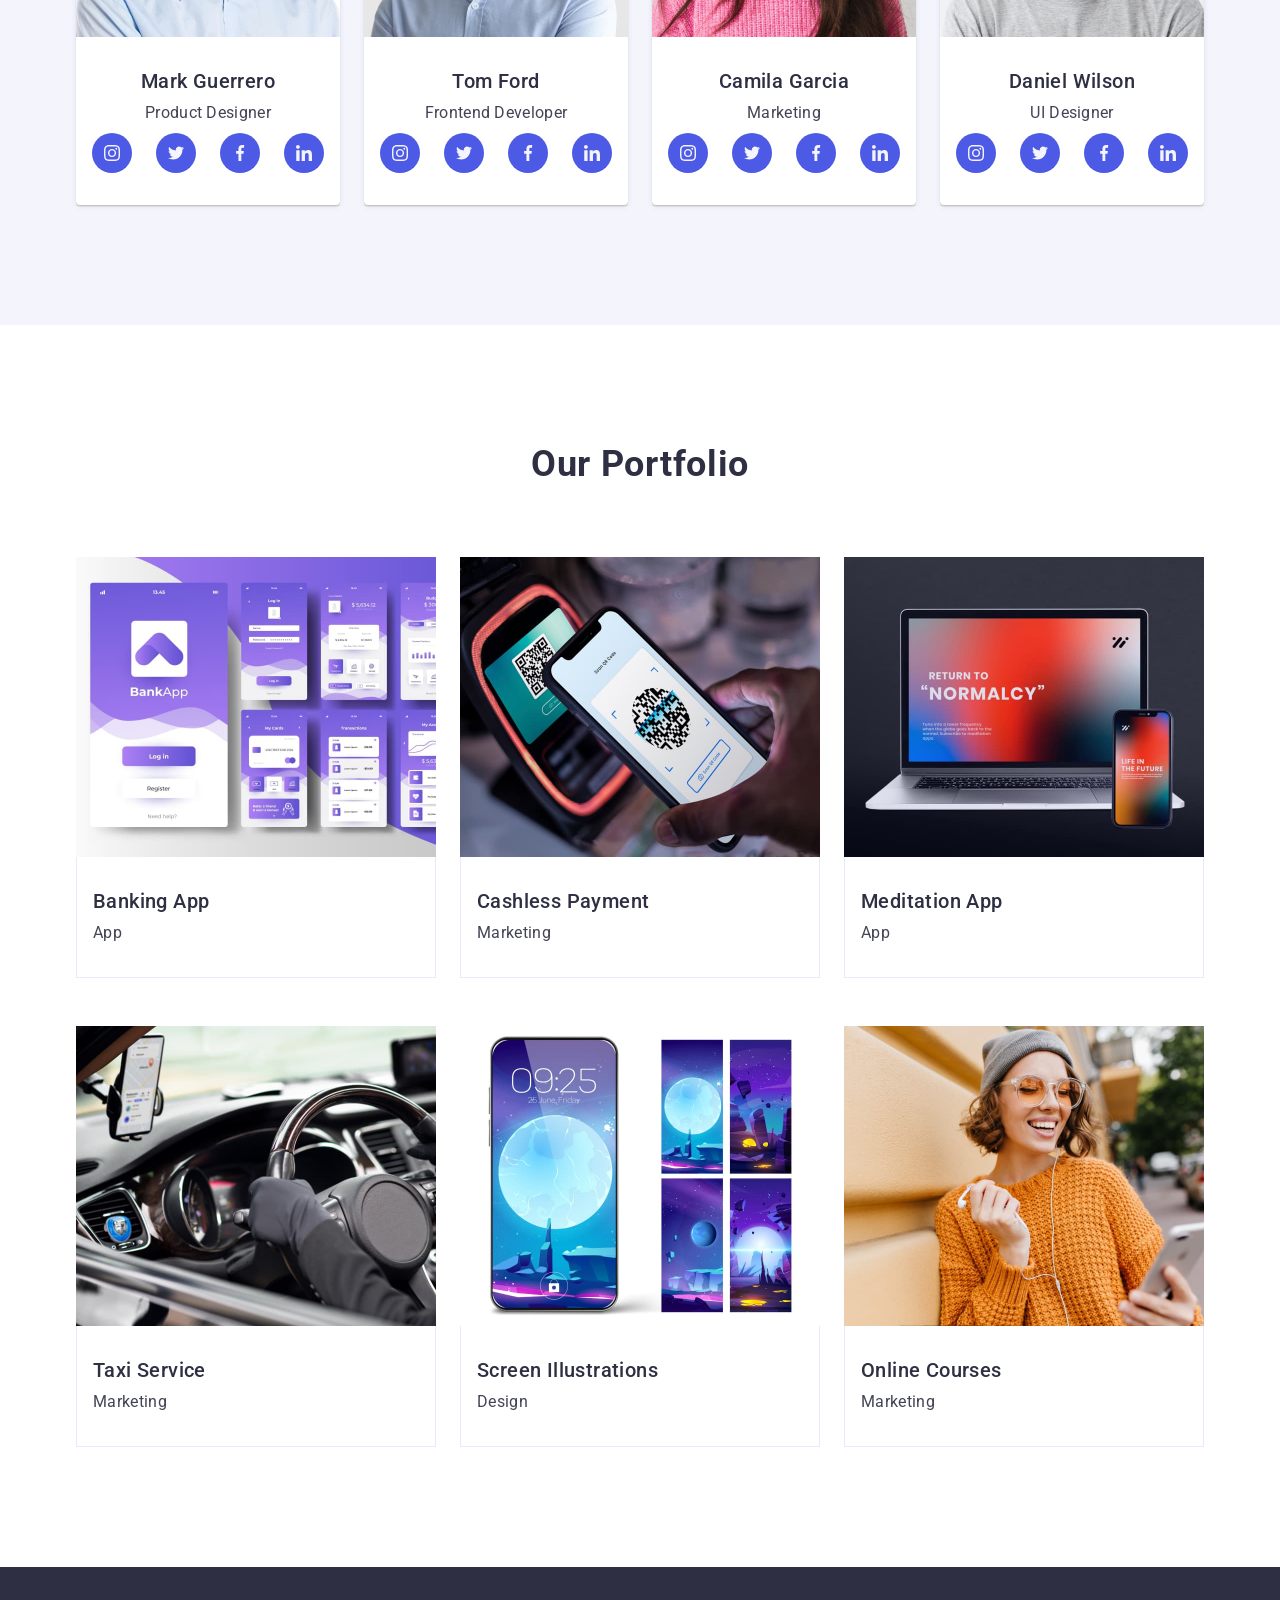
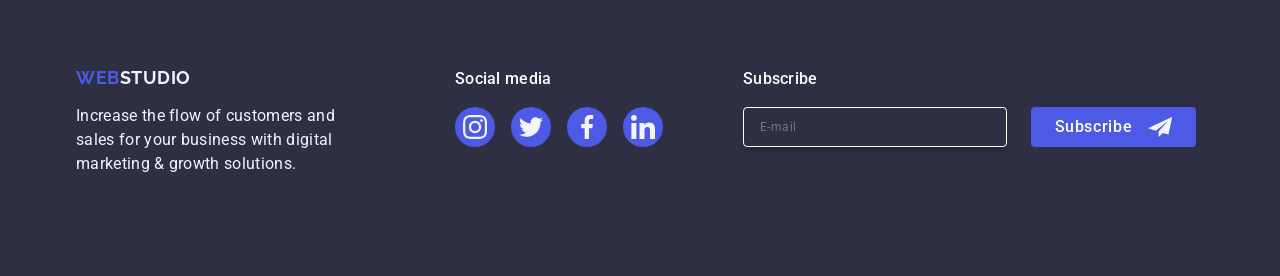
==== commit 962b7d47: "update" ====
--- a/index.html
+++ b/index.html
@@ -540,11 +540,13 @@
               name="user-privacy"
             />
             <label class="privacy" for="user-privacy"
-              >I accept the terms and conditions of the
-              <span class="privacy-word"
+              ><span class="privacy-word"
                 ><svg class="icon-agree" width="10" height="8">
-                  <use href="./images/icons.svg#icon-choice"></use></svg></span
-              ><a class="ppolicy" href="">Privacy Policy</a></label
+                  <use href="./images/icons.svg#icon-choice"></use>
+                </svg>
+              </span>
+              I accept the terms and conditions of the
+              <a class="ppolicy" href="">Privacy Policy</a></label
             >
           </div>
           <button class="btn-modal" type="button">Send</button>
--- a/css/styles.css
+++ b/css/styles.css
@@ -550,7 +550,7 @@
 /* ======== MODAL======== */
 
 .modal-overlay{
-position: fixed;
+/* position: fixed; */
 top: 0;
 left: 0;
 width: 100%;
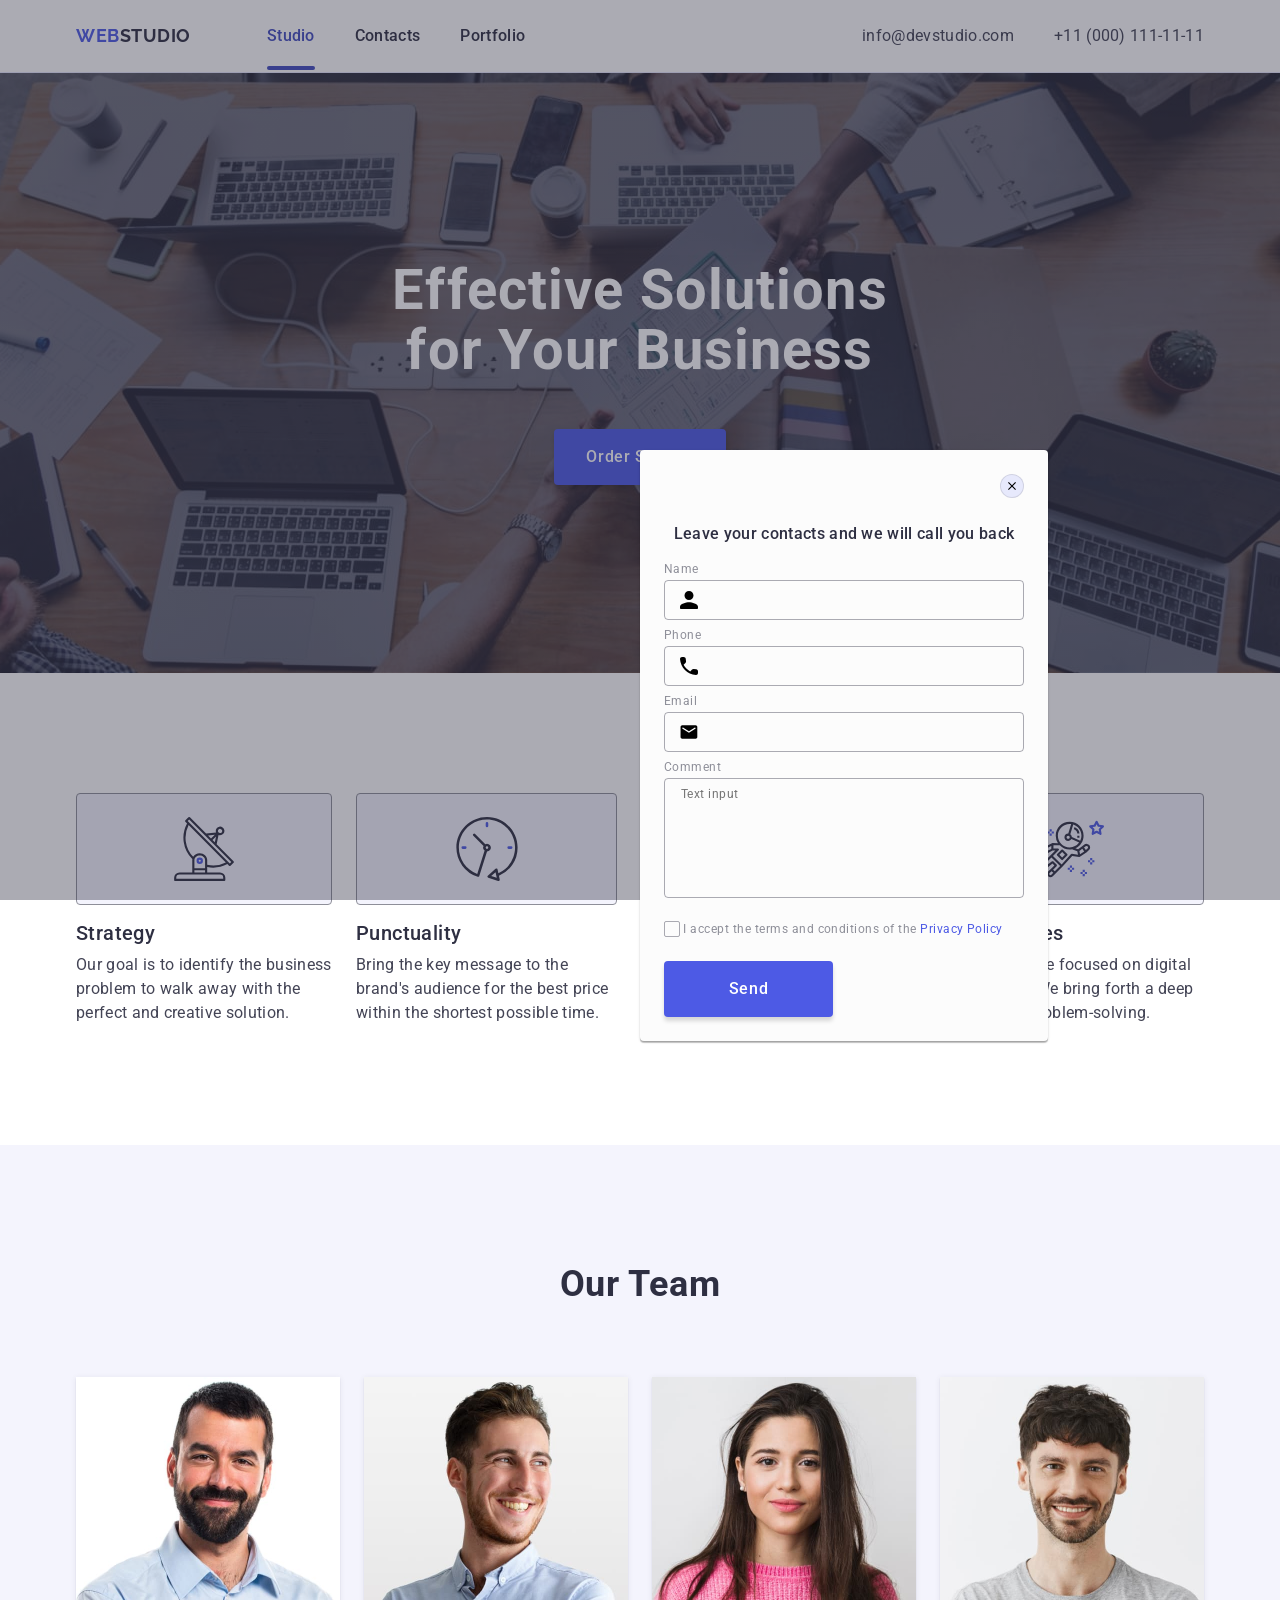
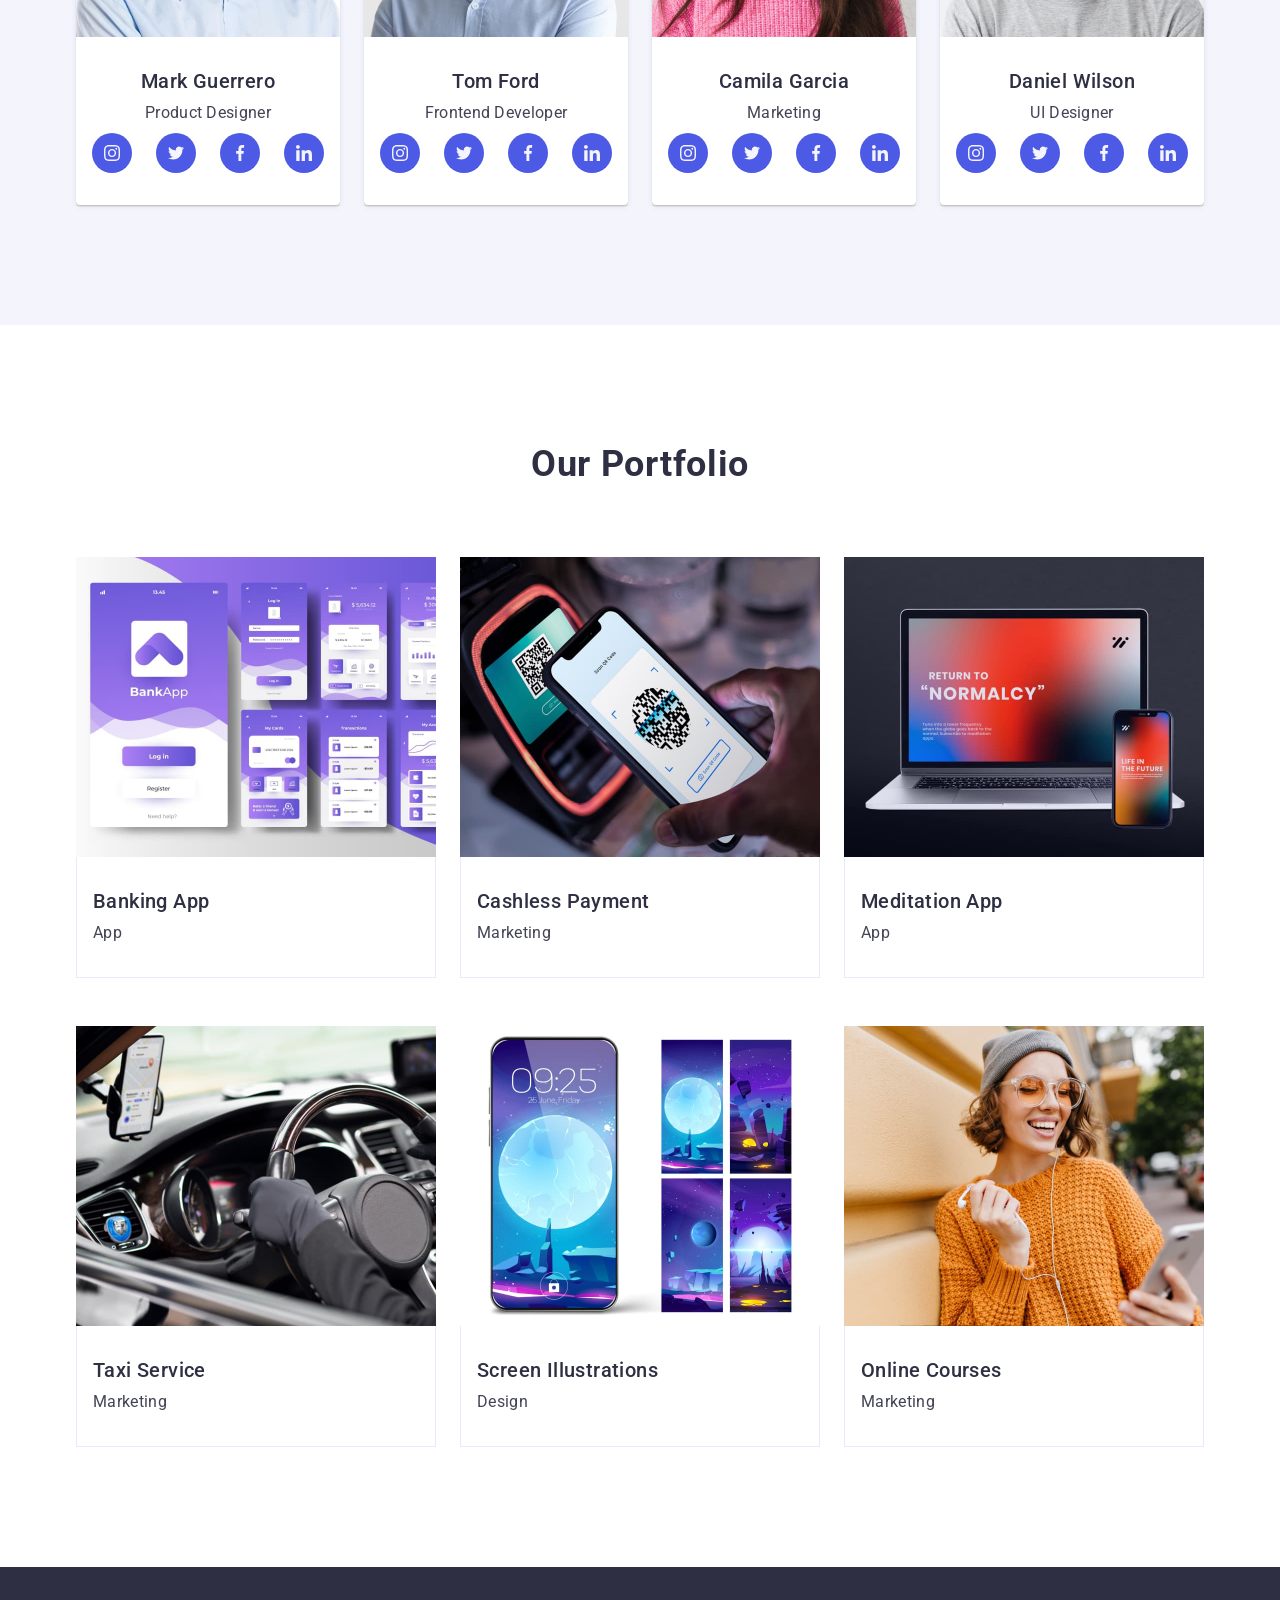
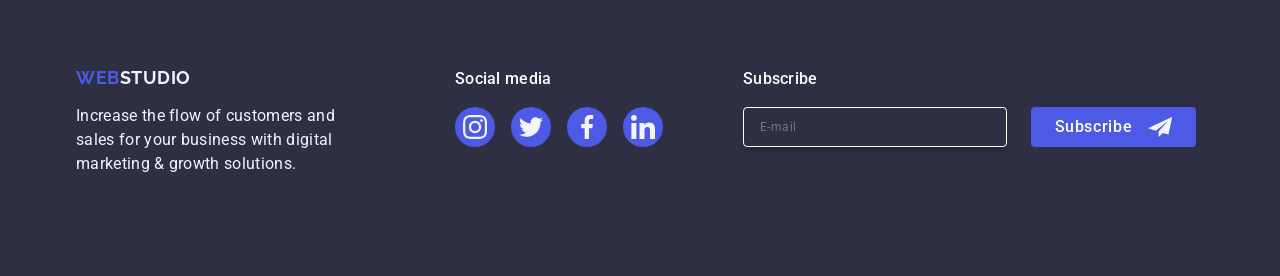
==== commit d18aea48: "up" ====
--- a/index.html
+++ b/index.html
@@ -474,7 +474,7 @@
       </div>
     </footer>
     <!-- ======================== OVERLAY===================================== -->
-    <div class="modal-overlay">
+    <div class="modal-overlay is-open">
       <div class="modal">
         <button class="btn-close" type="button">
           <svg class="btn-close-img" width="8" height="8">
@@ -489,34 +489,34 @@
               <input
                 class="modal-n"
                 type="text"
+                id="user-name"
                 name="user-name"
-                id="user-name"
               /><svg class="icon-modal" width="18" height="24">
                 <use href="./images/icons.svg#icon-name"></use>
               </svg>
             </div>
           </div>
           <div class="modal-item">
-            <label class="modal-line" for="user-name">Phone</label>
+            <label class="modal-line" for="user-tel">Phone</label>
             <div class="name-ic">
               <input
                 class="modal-n"
                 type="text"
-                name="user-name"
-                id="user-name"
+                id="user-tel"
+                name="user-tel"
               /><svg class="icon-modal" width="18" height="24">
                 <use href="./images/icons.svg#icon-tel"></use>
               </svg>
             </div>
           </div>
           <div class="modal-item">
-            <label class="modal-line" for="user-name">Email</label>
+            <label class="modal-line" for="user-email">Email</label>
             <div class="name-ic">
               <input
                 class="modal-n"
                 type="text"
-                name="user-name"
-                id="user-name"
+                name="user-email"
+                id="user-email"
               /><svg class="icon-modal" width="18" height="24">
                 <use href="./images/icons.svg#icon-email"></use>
               </svg>
@@ -538,6 +538,7 @@
               type="checkbox"
               value="true"
               name="user-privacy"
+              required
             />
             <label class="privacy" for="user-privacy"
               ><span class="privacy-word"
@@ -549,7 +550,7 @@
               <a class="ppolicy" href="">Privacy Policy</a></label
             >
           </div>
-          <button class="btn-modal" type="button">Send</button>
+          <button class="btn-modal" type="submit">Send</button>
         </form>
       </div>
     </div>
--- a/css/styles.css
+++ b/css/styles.css
@@ -547,34 +547,34 @@
 box-shadow: 0 4px 4px 0 rgba(0, 0, 0, 0.15);
 }
 
-/* ======== MODAL======== */
+/* ======== ===MODAL============================ */
 
 .modal-overlay{
-/* position: fixed; */
+position: fixed;
 top: 0;
-left: 0;
+/* left: 0; */
 width: 100%;
 height: 100%;
 background-color: rgba(46, 47, 66, 0.4);
 transition: opacity 250ms cubic-bezier(0.4, 0, 0.2, 1), visibility 250ms cubic-bezier(0.4, 0, 0.2, 1); 
 }
 
-.hero.is-open{
+/* .hero.is-open{
   opacity: 1;
   pointer-events: auto;
-
-}
+} */
+
 .modal {
-  position:absolute;
-  background-color: #fcfcfc;
-  border-radius: 4px;
+position:absolute;
+background-color: #fcfcfc;
+border-radius: 4px;
 width: 408px;
 min-height: 584px;
 box-shadow: 0 1px 1px 0 rgba(0, 0, 0, 0.14), 0 1px 3px 0 rgba(0, 0, 0, 0.12), 0 2px 1px 0 rgba(0, 0, 0, 0.2);
-transition: transform 250ms cubic-bezier(0.4, 0, 0.2, 1);
 top:50%;
 left:50%;
 transform: translate (-50%, -50%);
+transition: transform 250ms cubic-bezier(0.4, 0, 0.2, 1);
 padding: 72px 24px 24px 24px; 
 }
  
@@ -659,8 +659,7 @@
   transition: fill 250ms cubic-bezier(0.4, 0, 0.2, 1);
 
 }
-
-.icon-modal:focus{
+.modal-n:focus + .icon-modal{
   fill: #4D5AE5; 
 }
 .modal-item-com {
@@ -711,7 +710,7 @@
       align-items: center; 
 }
 
-.agree-vv input:checked {
+.agree-vv:checked + .privacy span {
   background-color: #404bbf;
    border: none; 
    fill: #F4F4FD; 
